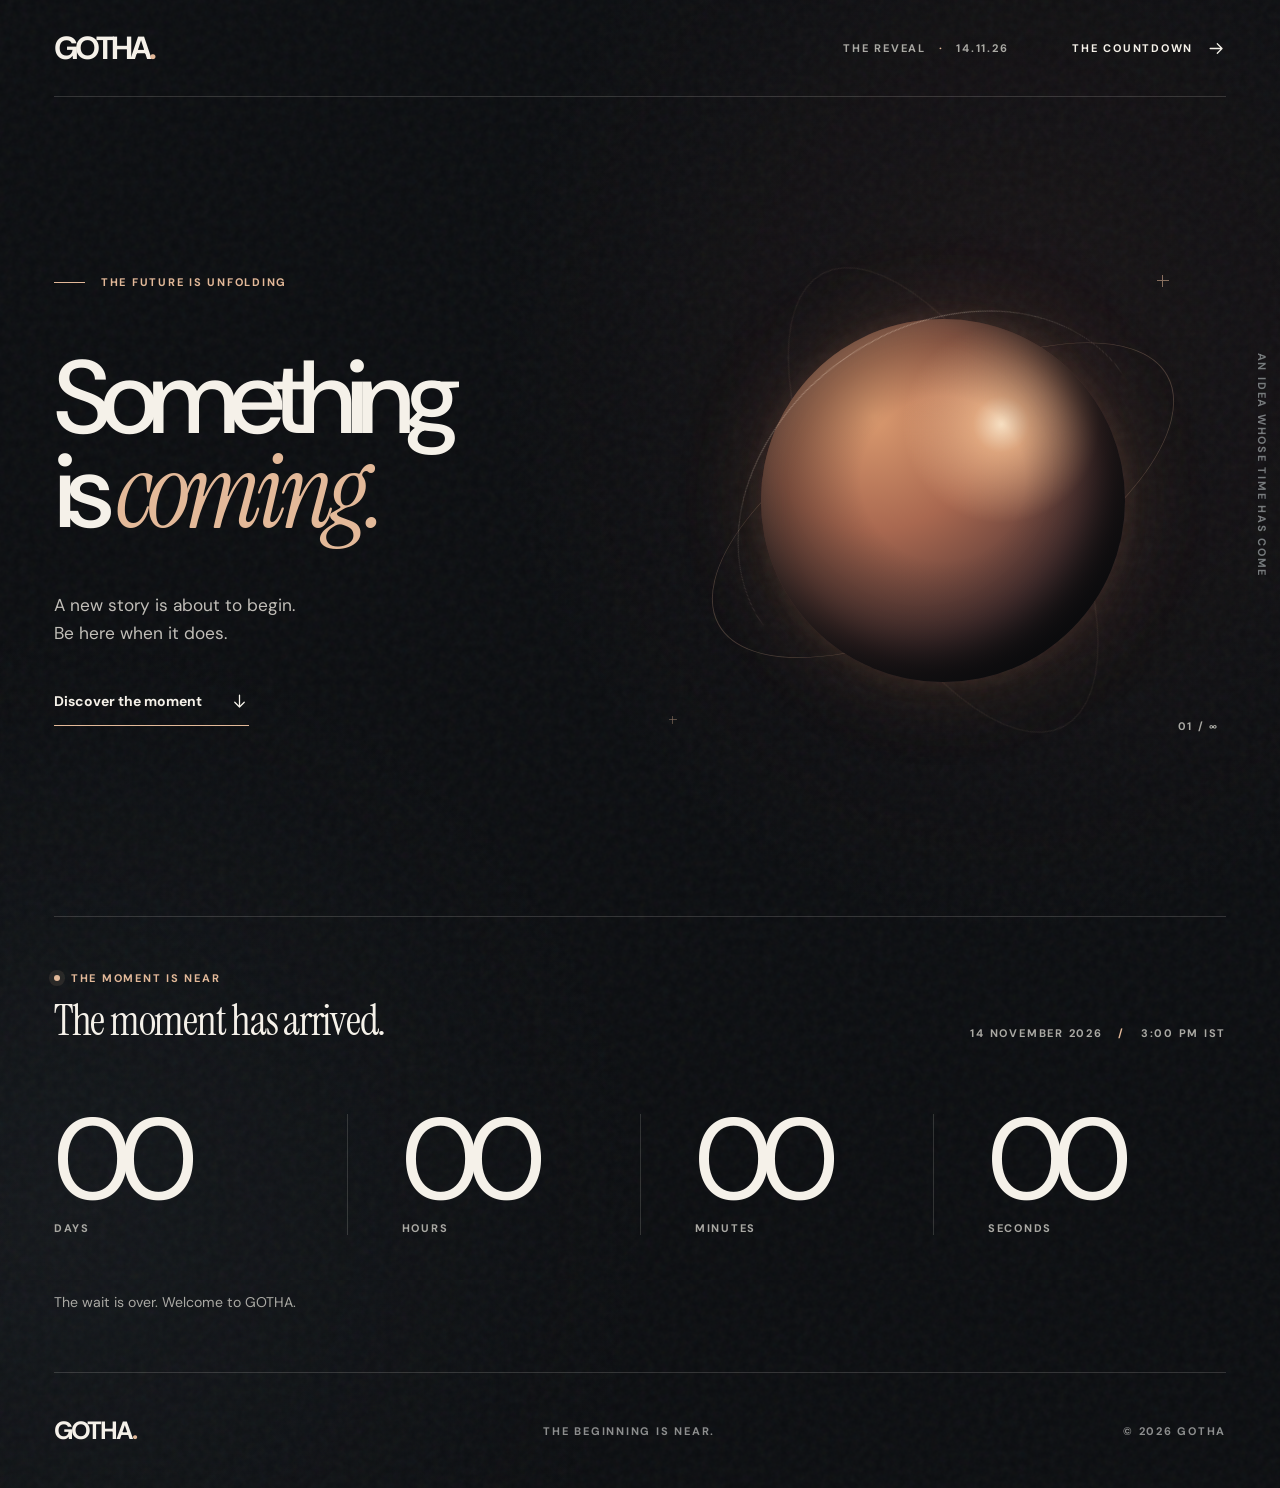
==== index.html @ 5e50afe5 "Add files via upload" ====
<!doctype html>
<html lang="en">
  <head>
    <meta charset="UTF-8" />
    <meta name="viewport" content="width=device-width, initial-scale=1" />
    <meta name="theme-color" content="#0b0d10" />
    <meta name="description" content="Something is coming. The GOTHA reveal begins November 14, 2026 at 3:00 PM IST." />
    <meta property="og:type" content="website" />
    <meta property="og:title" content="GOTHA — Something is coming" />
    <meta property="og:description" content="The wait is almost over. Join us for the reveal on November 14, 2026." />
    <link rel="icon" type="image/svg+xml" href="./favicon.svg" />
    <link rel="preconnect" href="https://fonts.googleapis.com" />
    <link rel="preconnect" href="https://fonts.gstatic.com" crossorigin />
    <link href="https://fonts.googleapis.com/css2?family=DM+Sans:wght@400;500;600;700&family=Instrument+Serif:ital@0;1&display=swap" rel="stylesheet" />
    <link rel="stylesheet" href="./styles.css" />
    <script type="module" src="./main.js"></script>
    <title>GOTHA — Something is coming</title>
  </head>
  <body>
    <div class="page-shell">
      <header class="site-header wrap">
        <a class="wordmark" href="#top" aria-label="GOTHA, back to top">GOTHA<span class="wordmark-dot">.</span></a>
        <div class="header-right">
          <span class="header-date">THE REVEAL <span aria-hidden="true">·</span> 14.11.26</span>
          <a class="header-link" href="#countdown" aria-label="Go to launch countdown">
            <span>THE COUNTDOWN</span>
            <svg viewBox="0 0 24 24" aria-hidden="true"><path d="M4 12h15m-6-6 6 6-6 6" /></svg>
          </a>
        </div>
      </header>

      <main id="top">
        <section class="hero wrap" aria-labelledby="hero-title">
          <div class="hero-copy">
            <p class="eyebrow"><span class="eyebrow-line" aria-hidden="true"></span> THE FUTURE IS UNFOLDING</p>
            <h1 id="hero-title">Something<br />is <em>coming.</em></h1>
            <p class="hero-intro">A new story is about to begin.<br />Be here when it does.</p>
            <a class="text-link" href="#countdown">
              <span>Discover the moment</span>
              <svg viewBox="0 0 24 24" aria-hidden="true"><path d="M12 4v15m-6-6 6 6 6-6" /></svg>
            </a>
          </div>

          <div class="hero-art" aria-hidden="true">
            <div class="art-glow"></div>
            <div class="art-ring art-ring-one"></div>
            <div class="art-ring art-ring-two"></div>
            <div class="art-core"></div>
            <div class="art-shine"></div>
            <div class="art-cross art-cross-top"></div>
            <div class="art-cross art-cross-bottom"></div>
            <span class="art-index">01 / ∞</span>
          </div>

          <span class="hero-side-note" aria-hidden="true">AN IDEA WHOSE TIME HAS COME</span>
        </section>

        <section class="countdown-section wrap" id="countdown" aria-labelledby="countdown-title">
          <div class="countdown-heading">
            <div>
              <p class="section-kicker"><span class="pulse" aria-hidden="true"></span> THE MOMENT IS NEAR</p>
              <h2 id="countdown-title">Until everything changes.</h2>
            </div>
            <p class="countdown-date">14 NOVEMBER 2026 <span aria-hidden="true">/</span> 3:00 PM IST</p>
          </div>

          <div class="countdown-grid" role="timer" aria-label="Time until GOTHA launches">
            <div class="countdown-unit"><span class="countdown-number" id="days">31</span><span class="countdown-label">DAYS</span></div>
            <div class="countdown-unit"><span class="countdown-number" id="hours">00</span><span class="countdown-label">HOURS</span></div>
            <div class="countdown-unit"><span class="countdown-number" id="minutes">00</span><span class="countdown-label">MINUTES</span></div>
            <div class="countdown-unit"><span class="countdown-number" id="seconds">00</span><span class="countdown-label">SECONDS</span></div>
          </div>

          <div class="countdown-bottom">
            <p class="countdown-note" id="launch-message">Good things take time. This one is worth the wait.</p>
            <button class="calendar-button" id="calendar-button" type="button">
              <span>Save the date</span>
              <svg viewBox="0 0 24 24" aria-hidden="true"><path d="M12 3v12m-5-5 5 5 5-5M4 17v3h16v-3" /></svg>
            </button>
          </div>
        </section>
      </main>

      <footer class="site-footer wrap">
        <span class="footer-wordmark">GOTHA<span>.</span></span>
        <span>THE BEGINNING IS NEAR.</span>
        <span>© 2026 GOTHA</span>
      </footer>
    </div>
  </body>
</html>
---- styles.css ----
:root {
  color-scheme: dark;
  --bg: #0b0d10;
  --ink: #f5f1e9;
  --muted: #aaa9a4;
  --line: rgba(245, 241, 233, .16);
  --accent: #e3b999;
  --accent-strong: #f5d5b7;
  --font-sans: 'DM Sans', Arial, sans-serif;
  --font-serif: 'Instrument Serif', Georgia, serif;
}

* { box-sizing: border-box; }

html { scroll-behavior: smooth; }

body {
  margin: 0;
  min-width: 320px;
  background: var(--bg);
  color: var(--ink);
  font-family: var(--font-sans);
  -webkit-font-smoothing: antialiased;
}

button, a { -webkit-tap-highlight-color: transparent; }

a { color: inherit; }

button { font: inherit; }

button:focus-visible, a:focus-visible {
  outline: 2px solid var(--accent-strong);
  outline-offset: 5px;
}

[hidden] { display: none !important; }

.page-shell {
  position: relative;
  min-height: 100svh;
  overflow: hidden;
  isolation: isolate;
  background:
    radial-gradient(ellipse at 79% 24%, rgba(65, 39, 39, .25) 0, transparent 36%),
    radial-gradient(ellipse at 4% 82%, rgba(36, 43, 49, .32) 0, transparent 34%),
    var(--bg);
}

.page-shell::before {
  content: '';
  position: absolute;
  inset: 0;
  z-index: -1;
  pointer-events: none;
  opacity: .11;
  background-image: url("data:image/svg+xml,%3Csvg viewBox='0 0 180 180' xmlns='http://www.w3.org/2000/svg'%3E%3Cfilter id='n'%3E%3CfeTurbulence type='fractalNoise' baseFrequency='.9' numOctaves='3' stitchTiles='stitch'/%3E%3C/filter%3E%3Crect width='100%25' height='100%25' filter='url(%23n)' opacity='.45'/%3E%3C/svg%3E");
}

.wrap {
  width: min(100% - clamp(40px, 8.4vw, 200px), 2240px);
  margin-inline: auto;
}

.site-header {
  min-height: clamp(88px, 7.6vw, 138px);
  display: flex;
  align-items: center;
  justify-content: space-between;
  gap: 24px;
  border-bottom: 1px solid var(--line);
}

.wordmark, .footer-wordmark {
  font-size: clamp(28px, 2.5vw, 42px);
  font-weight: 700;
  letter-spacing: -.095em;
  line-height: 1;
  text-decoration: none;
}

.wordmark-dot, .footer-wordmark span { color: var(--accent); }

.header-right { display: flex; align-items: center; gap: clamp(30px, 5vw, 90px); }

.header-date, .header-link, .section-kicker, .eyebrow, .countdown-date, .countdown-label,
.site-footer, .hero-side-note, .art-index {
  font-size: 11px;
  font-weight: 700;
  letter-spacing: .16em;
}

.header-date { color: var(--muted); white-space: nowrap; }
.header-date span { margin-inline: 8px; color: var(--accent); }

.header-link {
  display: inline-flex;
  align-items: center;
  gap: 14px;
  min-height: 48px;
  text-decoration: none;
  white-space: nowrap;
  transition: color .2s ease;
}

.header-link:hover, .text-link:hover { color: var(--accent-strong); }

.header-link svg, .text-link svg, .calendar-button svg {
  width: 19px;
  height: 19px;
  flex: none;
  fill: none;
  stroke: currentColor;
  stroke-width: 1.6;
  stroke-linecap: round;
  stroke-linejoin: round;
}

.hero {
  position: relative;
  display: grid;
  grid-template-columns: minmax(0, 1.08fr) minmax(0, .92fr);
  align-items: center;
  min-height: clamp(580px, 54vw, 850px);
  padding-block: clamp(64px, 7vw, 124px) clamp(80px, 8vw, 144px);
}

.hero-copy { position: relative; z-index: 2; }

.eyebrow {
  display: flex;
  align-items: center;
  gap: 16px;
  margin: 0 0 clamp(34px, 4.8vw, 74px);
  color: var(--accent);
  white-space: nowrap;
}

.eyebrow-line { width: 31px; height: 1px; background: currentColor; }

h1, h2, p { margin-top: 0; }

h1 {
  margin-bottom: clamp(32px, 4vw, 60px);
  font-size: clamp(75px, 8.1vw, 182px);
  font-weight: 500;
  letter-spacing: -.09em;
  line-height: .91;
  white-space: nowrap;
}

h1 em {
  color: var(--accent);
  font-family: var(--font-serif);
  font-weight: 400;
  letter-spacing: -.055em;
}

.hero-intro {
  margin-bottom: 30px;
  color: #c1beb8;
  font-size: clamp(16px, 1.35vw, 24px);
  font-weight: 400;
  line-height: 1.65;
}

.text-link {
  display: inline-flex;
  align-items: center;
  gap: 28px;
  min-height: 48px;
  font-size: 14px;
  font-weight: 700;
  text-decoration: none;
  border-bottom: 1px solid var(--accent);
  transition: color .2s ease, gap .2s ease;
}

.text-link:hover { gap: 34px; }

.hero-art {
  position: relative;
  z-index: 1;
  width: min(49vw, 900px);
  aspect-ratio: 1;
  margin-left: -5%;
  justify-self: center;
}

.art-glow {
  position: absolute;
  inset: 7%;
  border-radius: 50%;
  background: radial-gradient(circle, rgba(202, 132, 93, .15), transparent 62%);
  filter: blur(28px);
}

.art-ring {
  position: absolute;
  inset: 9%;
  border-radius: 50%;
  border: 1px solid rgba(227, 185, 153, .25);
}

.art-ring-one { transform: rotate(-29deg) scaleY(.43); }
.art-ring-two { transform: rotate(62deg) scaleY(.43); opacity: .53; }

.art-ring-one::before, .art-ring-two::before {
  content: '';
  position: absolute;
  left: 50%;
  top: -3px;
  width: 6px;
  height: 6px;
  border-radius: 50%;
  background: var(--accent-strong);
  box-shadow: 0 0 18px var(--accent);
}

.art-core {
  position: absolute;
  inset: 21%;
  border-radius: 50%;
  background:
    radial-gradient(circle at 66% 29%, rgba(255, 235, 205, .91) 0%, rgba(233, 178, 135, .83) 8%, transparent 28%),
    radial-gradient(circle at 31% 27%, #d9996e 0%, #a96850 31%, #513534 64%, #1b1d22 84%);
  box-shadow:
    inset -22px -26px 40px rgba(0, 0, 0, .72),
    inset 8px 8px 22px rgba(255, 226, 194, .12),
    0 0 26px rgba(231, 165, 121, .13),
    0 0 100px rgba(182, 103, 70, .12);
  animation: breathe 8s ease-in-out infinite alternate;
}

.art-core::after {
  content: '';
  position: absolute;
  inset: 0;
  border-radius: inherit;
  background: radial-gradient(circle at 50% 44%, transparent 30%, rgba(10, 12, 15, .6) 80%);
}

.art-shine {
  position: absolute;
  inset: 15%;
  border-radius: 50%;
  border-top: 1px solid rgba(255, 233, 213, .38);
  transform: rotate(-35deg) scaleY(.79);
  filter: blur(.2px);
}

.art-cross { position: absolute; width: 12px; height: 12px; opacity: .55; }
.art-cross::before, .art-cross::after { content: ''; position: absolute; background: var(--accent); }
.art-cross::before { width: 1px; height: 12px; left: 5px; }
.art-cross::after { width: 12px; height: 1px; top: 5px; }
.art-cross-top { top: 14%; right: 14%; }
.art-cross-bottom { bottom: 14%; left: 6%; transform: scale(.65); }

.art-index { position: absolute; right: 6%; bottom: 13%; color: var(--muted); }

.hero-side-note {
  position: absolute;
  right: -3%;
  top: 44%;
  color: #777b7d;
  transform: rotate(90deg) translateX(50%);
  transform-origin: right center;
  white-space: nowrap;
}

.countdown-section {
  position: relative;
  padding-block: clamp(38px, 4.2vw, 78px) clamp(42px, 4.6vw, 86px);
  border-top: 1px solid var(--line);
  border-bottom: 1px solid var(--line);
}

.countdown-heading, .countdown-bottom {
  display: flex;
  justify-content: space-between;
  align-items: end;
  gap: 24px;
}

.section-kicker {
  display: flex;
  align-items: center;
  gap: 11px;
  margin-bottom: 14px;
  color: var(--accent);
}

.pulse {
  width: 6px;
  height: 6px;
  border-radius: 50%;
  background: currentColor;
  box-shadow: 0 0 0 5px rgba(227, 185, 153, .1);
}

h2 {
  margin-bottom: 0;
  font-family: var(--font-serif);
  font-size: clamp(30px, 3.25vw, 66px);
  font-weight: 400;
  letter-spacing: -.03em;
  line-height: 1.08;
}

.countdown-date { margin-bottom: 4px; color: var(--muted); white-space: nowrap; }
.countdown-date span { margin-inline: 11px; color: var(--accent); }

.countdown-grid {
  display: grid;
  grid-template-columns: repeat(4, minmax(0, 1fr));
  margin-block: clamp(44px, 5.5vw, 100px) clamp(38px, 4.5vw, 80px);
}

.countdown-unit {
  display: flex;
  flex-direction: column;
  gap: clamp(12px, 1.1vw, 22px);
  padding-left: clamp(24px, 4.2vw, 82px);
  border-left: 1px solid var(--line);
}

.countdown-unit:first-child { padding-left: 0; border-left: 0; }

.countdown-number {
  font-size: clamp(76px, 9vw, 190px);
  font-weight: 400;
  letter-spacing: -.09em;
  line-height: .8;
  font-variant-numeric: tabular-nums;
}

.countdown-label { color: var(--muted); }

.countdown-bottom { align-items: center; }
.countdown-note { margin-bottom: 0; color: var(--muted); font-size: clamp(14px, 1.1vw, 18px); line-height: 1.5; }

.calendar-button {
  display: inline-flex;
  align-items: center;
  justify-content: space-between;
  gap: 40px;
  min-height: 58px;
  padding: 0 22px;
  border: 1px solid var(--accent);
  border-radius: 0;
  background: var(--accent);
  color: #171312;
  font-size: 13px;
  font-weight: 700;
  cursor: pointer;
  transition: background .2s ease, color .2s ease, transform .2s ease;
}

.calendar-button:hover { background: var(--accent-strong); transform: translateY(-2px); }
.calendar-button:active { transform: translateY(0); }

.site-footer {
  display: flex;
  align-items: center;
  justify-content: space-between;
  gap: 20px;
  min-height: clamp(100px, 9vw, 160px);
  color: #8d8e8e;
}

.footer-wordmark { color: var(--ink); font-size: 25px; letter-spacing: -.09em; }

@keyframes breathe {
  from { transform: scale(.985); }
  to { transform: scale(1.015); }
}

@media (min-width: 2000px) {
  .hero { min-height: 980px; }
  .hero-art { width: min(37vw, 1050px); }
}

@media (max-width: 1100px) {
  .hero { min-height: 620px; }
  h1 { font-size: clamp(68px, 8.6vw, 112px); }
  .hero-side-note { display: none; }
  .countdown-number { font-size: clamp(65px, 8.4vw, 112px); }
}

@media (max-width: 700px) {
  .wrap { width: min(100% - 40px, 560px); }
  .site-header { min-height: 78px; }
  .wordmark { font-size: 30px; }
  .header-date { display: none; }
  .header-link span { display: none; }
  .header-link { justify-content: center; width: 48px; }
  .header-link svg { width: 24px; height: 24px; }

  .hero {
    display: flex;
    flex-direction: column;
    align-items: stretch;
    min-height: auto;
    padding-block: 46px 32px;
  }

  .eyebrow { gap: 10px; margin-bottom: 22px; font-size: 10px; letter-spacing: .12em; }
  .eyebrow-line { width: 22px; }
  h1 { margin-bottom: 22px; font-size: clamp(58px, 13vw, 90px); line-height: .96; }
  .hero-intro { margin-bottom: 16px; font-size: 16px; line-height: 1.5; }
  .text-link { gap: 18px; font-size: 13px; }
  .hero-art { width: min(78vw, 350px); margin: -14px auto -58px; }

  .countdown-section { padding-block: 36px 34px; }
  .countdown-heading { display: block; }
  .section-kicker { font-size: 10px; }
  h2 { font-size: clamp(31px, 8.5vw, 48px); }
  .countdown-date { margin: 17px 0 0; font-size: 10px; }
  .countdown-grid { margin-block: 36px; }
  .countdown-unit { padding-left: clamp(11px, 3vw, 24px); gap: 12px; }
  .countdown-number { font-size: clamp(42px, 12vw, 72px); }
  .countdown-label { font-size: 9px; letter-spacing: .11em; }
  .countdown-bottom { align-items: stretch; flex-direction: column; gap: 22px; }
  .countdown-note { font-size: 14px; }
  .calendar-button { width: 100%; }

  .site-footer { min-height: 104px; flex-wrap: wrap; column-gap: 12px; row-gap: 6px; padding-block: 25px; font-size: 9px; }
  .site-footer > span:nth-child(2) { display: none; }
}

@media (max-width: 360px) {
  .wrap { width: calc(100% - 32px); }
  h1 { font-size: 55px; }
  .countdown-number { font-size: 39px; }
  .countdown-unit { padding-left: 9px; }
  .countdown-label { font-size: 8px; }
}

@media (prefers-reduced-motion: reduce) {
  html { scroll-behavior: auto; }
  *, *::before, *::after { animation-duration: .01ms !important; transition-duration: .01ms !important; }
}
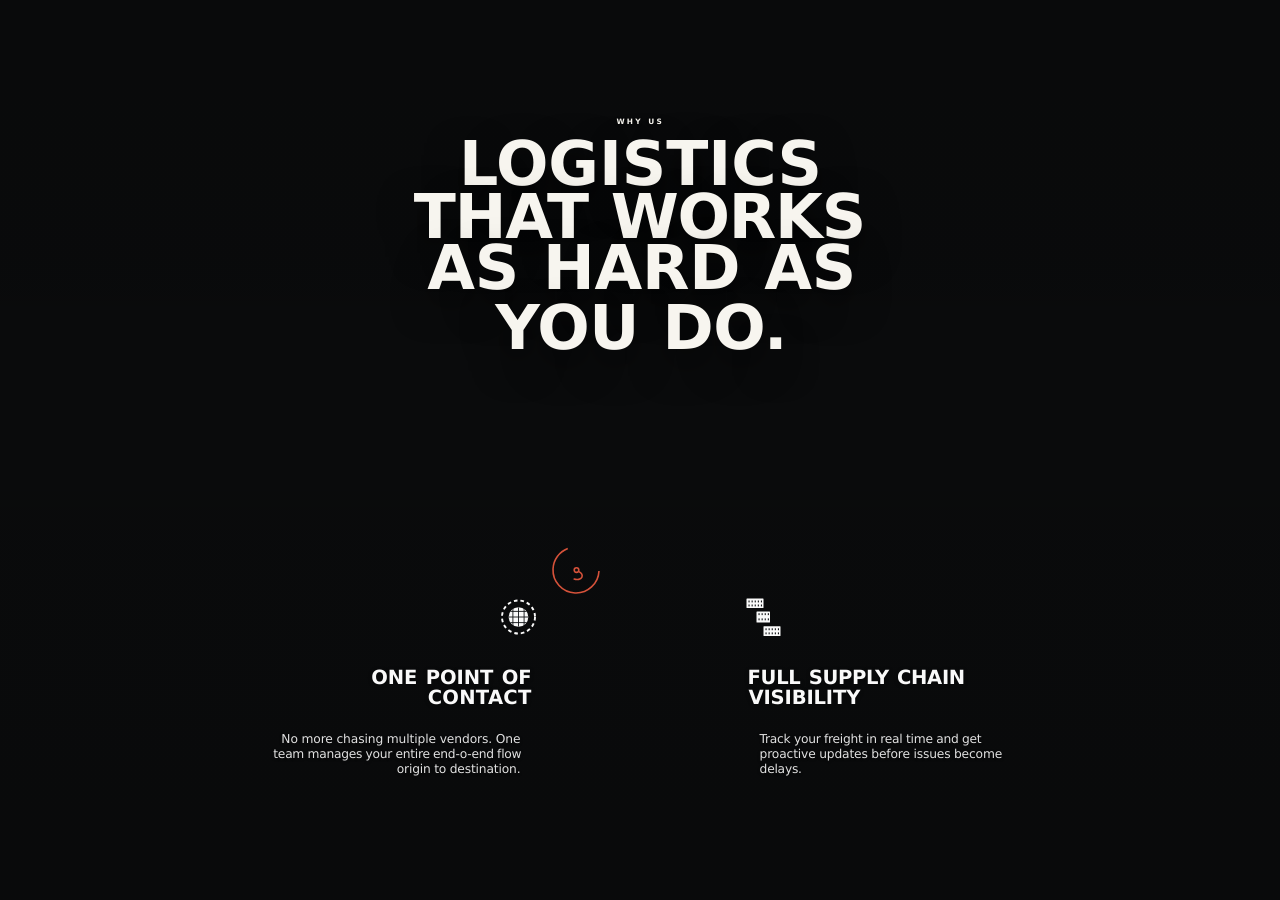
==== commit 88f2b478: "Implement logistics freight hero UI/UX design and add test suite" ====
--- a/index.html
+++ b/index.html
@@ -1,91 +1,841 @@
-<!doctype html>
+<!DOCTYPE html>
 <html lang="en">
-  <head>
-    <meta charset="UTF-8" />
-    <meta name="viewport" content="width=device-width, initial-scale=1" />
-    <meta name="theme-color" content="#0b0d10" />
-    <meta name="description" content="Something is coming. The GOTHA reveal begins November 14, 2026 at 3:00 PM IST." />
-    <meta property="og:type" content="website" />
-    <meta property="og:title" content="GOTHA — Something is coming" />
-    <meta property="og:description" content="The wait is almost over. Join us for the reveal on November 14, 2026." />
-    <link rel="icon" type="image/svg+xml" href="./favicon.svg" />
-    <link rel="preconnect" href="https://fonts.googleapis.com" />
-    <link rel="preconnect" href="https://fonts.gstatic.com" crossorigin />
-    <link href="https://fonts.googleapis.com/css2?family=DM+Sans:wght@400;500;600;700&family=Instrument+Serif:ital@0;1&display=swap" rel="stylesheet" />
-    <link rel="stylesheet" href="./styles.css" />
-    <script type="module" src="./main.js"></script>
-    <title>GOTHA — Something is coming</title>
-  </head>
-  <body>
-    <div class="page-shell">
-      <header class="site-header wrap">
-        <a class="wordmark" href="#top" aria-label="GOTHA, back to top">GOTHA<span class="wordmark-dot">.</span></a>
-        <div class="header-right">
-          <span class="header-date">THE REVEAL <span aria-hidden="true">·</span> 14.11.26</span>
-          <a class="header-link" href="#countdown" aria-label="Go to launch countdown">
-            <span>THE COUNTDOWN</span>
-            <svg viewBox="0 0 24 24" aria-hidden="true"><path d="M4 12h15m-6-6 6 6-6 6" /></svg>
-          </a>
-        </div>
-      </header>
-
-      <main id="top">
-        <section class="hero wrap" aria-labelledby="hero-title">
-          <div class="hero-copy">
-            <p class="eyebrow"><span class="eyebrow-line" aria-hidden="true"></span> THE FUTURE IS UNFOLDING</p>
-            <h1 id="hero-title">Something<br />is <em>coming.</em></h1>
-            <p class="hero-intro">A new story is about to begin.<br />Be here when it does.</p>
-            <a class="text-link" href="#countdown">
-              <span>Discover the moment</span>
-              <svg viewBox="0 0 24 24" aria-hidden="true"><path d="M12 4v15m-6-6 6 6 6-6" /></svg>
-            </a>
-          </div>
-
-          <div class="hero-art" aria-hidden="true">
-            <div class="art-glow"></div>
-            <div class="art-ring art-ring-one"></div>
-            <div class="art-ring art-ring-two"></div>
-            <div class="art-core"></div>
-            <div class="art-shine"></div>
-            <div class="art-cross art-cross-top"></div>
-            <div class="art-cross art-cross-bottom"></div>
-            <span class="art-index">01 / ∞</span>
-          </div>
-
-          <span class="hero-side-note" aria-hidden="true">AN IDEA WHOSE TIME HAS COME</span>
-        </section>
-
-        <section class="countdown-section wrap" id="countdown" aria-labelledby="countdown-title">
-          <div class="countdown-heading">
-            <div>
-              <p class="section-kicker"><span class="pulse" aria-hidden="true"></span> THE MOMENT IS NEAR</p>
-              <h2 id="countdown-title">Until everything changes.</h2>
-            </div>
-            <p class="countdown-date">14 NOVEMBER 2026 <span aria-hidden="true">/</span> 3:00 PM IST</p>
-          </div>
-
-          <div class="countdown-grid" role="timer" aria-label="Time until GOTHA launches">
-            <div class="countdown-unit"><span class="countdown-number" id="days">31</span><span class="countdown-label">DAYS</span></div>
-            <div class="countdown-unit"><span class="countdown-number" id="hours">00</span><span class="countdown-label">HOURS</span></div>
-            <div class="countdown-unit"><span class="countdown-number" id="minutes">00</span><span class="countdown-label">MINUTES</span></div>
-            <div class="countdown-unit"><span class="countdown-number" id="seconds">00</span><span class="countdown-label">SECONDS</span></div>
-          </div>
-
-          <div class="countdown-bottom">
-            <p class="countdown-note" id="launch-message">Good things take time. This one is worth the wait.</p>
-            <button class="calendar-button" id="calendar-button" type="button">
-              <span>Save the date</span>
-              <svg viewBox="0 0 24 24" aria-hidden="true"><path d="M12 3v12m-5-5 5 5 5-5M4 17v3h16v-3" /></svg>
-            </button>
-          </div>
-        </section>
-      </main>
-
-      <footer class="site-footer wrap">
-        <span class="footer-wordmark">GOTHA<span>.</span></span>
-        <span>THE BEGINNING IS NEAR.</span>
-        <span>© 2026 GOTHA</span>
-      </footer>
-    </div>
-  </body>
+<head>
+  <meta charset="UTF-8">
+  <meta name="viewport" content="width=device-width, initial-scale=1, viewport-fit=cover">
+  <title>Logistics that works as hard as you do.</title>
+  <meta name="description" content="One point of contact and full supply-chain visibility, origin to destination.">
+  <link rel="preload" as="video" type="video/mp4" href="https://d8j0ntlcm91z4.cloudfront.net/user_38xzZboKViGWJOttwIXH07lWA1P/hf_20261005_115944_095d91d4-030f-4e82-b42b-a388c0816d24.mp4">
+  <style>
+    @font-face {
+      font-family: 'Display';
+      font-style: normal;
+      font-weight: 800;
+      font-display: block;
+      src: local('Oswald ExtraBold'), local('Oswald-ExtraBold'), local('Oswald Bold'), local('Bebas Neue'), local('Impact'), local('Arial Narrow Bold');
+      ascent-override: 99.9%;
+      descent-override: 20.1%;
+      line-gap-override: 0%;
+    }
+
+    @font-face {
+      font-family: 'UI';
+      font-style: normal;
+      font-weight: 700;
+      font-display: block;
+      src: local('Oswald Bold'), local('Oswald-Bold'), local('Barlow Condensed Bold'), local('BarlowCondensed-Bold'), local('Impact'), local('Arial Narrow Bold');
+      ascent-override: 95%;
+      descent-override: 22.5%;
+      line-gap-override: 0%;
+    }
+
+    @font-face {
+      font-family: 'UI';
+      font-style: normal;
+      font-weight: 400;
+      font-display: block;
+      src: local('Oswald Regular'), local('Oswald'), local('Barlow Condensed Regular'), local('Barlow Condensed'), local('BarlowCondensed-Regular'), local('Arial Narrow');
+      ascent-override: 95%;
+      descent-override: 22.5%;
+      line-gap-override: 0%;
+    }
+
+    :root {
+      --cream: #F7F5EF;
+      --white: #F9F9F9;
+      --ink: rgba(255, 255, 255, .88);
+      --accent: #D6523A;
+      --s: min(100vh / 800, 100vw / 716);
+      --cover: max(100vw / 1280, 100vh / 800);
+    }
+
+    html, body {
+      height: 100%;
+    }
+
+    body {
+      margin: 0;
+      background: #0a0b0c;
+      overflow: hidden;
+      font-kerning: none;
+      font-variant-ligatures: none;
+      font-feature-settings: normal;
+      -webkit-font-smoothing: antialiased;
+      -moz-osx-font-smoothing: grayscale;
+      text-rendering: geometricPrecision;
+    }
+
+    .frame {
+      position: fixed;
+      inset: 0;
+      overflow: hidden;
+      background: #0a0b0c;
+    }
+
+    video.bg {
+      position: absolute;
+      inset: 0;
+      width: 100%;
+      height: 100%;
+      object-fit: cover;
+      object-position: center;
+      background: #0a0b0c;
+      border: 0;
+      pointer-events: none;
+    }
+
+    .tint {
+      position: absolute;
+      inset: 0;
+      pointer-events: none;
+      background: linear-gradient(
+        to bottom,
+        rgba(0, 0, 0, 0.118) 0%,
+        rgba(0, 0, 0, 0.092) 11%,
+        rgba(0, 0, 0, 0.083) 20%,
+        rgba(0, 0, 0, 0.079) 29%,
+        rgba(0, 0, 0, 0.014) 37.5%,
+        rgba(0, 0, 0, 0.016) 46%,
+        rgba(0, 0, 0, 0.043) 55%,
+        rgba(0, 0, 0, 0.058) 64%,
+        rgba(0, 0, 0, 0.062) 73%,
+        rgba(0, 0, 0, 0.080) 81%,
+        rgba(0, 0, 0, 0.090) 90%,
+        rgba(0, 0, 0, 0.095) 100%
+      );
+    }
+
+    .stage {
+      position: absolute;
+      left: 50%;
+      top: 50%;
+      width: 1280px;
+      height: 800px;
+      margin: -400px 0 0 -640px;
+      transform: scale(var(--s));
+      transform-origin: 50% 50%;
+    }
+
+    .eyebrow {
+      position: absolute;
+      left: 0;
+      top: 67.8px;
+      width: 1280px;
+      margin: 0;
+      font: 700 7.4px/7.4px 'UI', system-ui, sans-serif;
+      word-spacing: 0.522px;
+      text-align: center;
+      text-transform: uppercase;
+      color: var(--cream);
+      text-shadow: 0 1px 3px rgba(0, 0, 0, .45);
+      letter-spacing: 2.252px;
+      text-indent: 2.252px;
+    }
+
+    .eyebrow span {
+      position: relative;
+      display: block;
+      left: -0.9px;
+    }
+
+    .headline {
+      position: absolute;
+      left: 0;
+      top: 0;
+      width: 1280px;
+      margin: 0;
+      font: 800 61.74px/61.74px 'Display', system-ui, sans-serif;
+      word-spacing: 2.691px;
+      text-align: center;
+      text-transform: uppercase;
+      color: var(--cream);
+      text-shadow: 0 15px 36px rgba(0, 0, 0, 0.50);
+    }
+
+    .headline span {
+      position: absolute;
+      left: 0;
+      width: 1280px;
+      display: block;
+      white-space: nowrap;
+    }
+
+    .headline .hl1 {
+      top: 83.62px;
+      letter-spacing: -0.075px;
+      left: 0.45px;
+      text-indent: -0.075px;
+    }
+
+    .headline .hl2 {
+      top: 137.02px;
+      letter-spacing: -1.237px;
+      text-indent: -1.237px;
+    }
+
+    .headline .hl3 {
+      top: 187.97px;
+      letter-spacing: -0.237px;
+      left: 1.8px;
+      text-indent: -0.237px;
+    }
+
+    .headline .hl4 {
+      top: 247.92px;
+      letter-spacing: -0.487px;
+      left: 1.35px;
+      text-indent: -0.487px;
+    }
+
+    .mark {
+      position: absolute;
+      left: 549.5px;
+      top: 493.6px;
+      width: 52px;
+      height: 52px;
+      overflow: visible;
+    }
+
+    .feature {
+      position: absolute;
+      top: 0;
+      margin: 0;
+    }
+
+    .feature .icon {
+      position: absolute;
+      overflow: visible;
+    }
+
+    .feature h2 {
+      position: absolute;
+      top: 617.68px;
+      margin: 0;
+      font: 700 19.57px/20px 'UI', system-ui, sans-serif;
+      word-spacing: 1.838px;
+      text-transform: uppercase;
+      color: var(--white);
+      text-shadow: 0 1px 4px rgba(0, 0, 0, .4);
+    }
+
+    .feature p {
+      position: absolute;
+      top: 681.9px;
+      margin: 0;
+      font: 400 12.28px/15.1px 'UI', system-ui, sans-serif;
+      word-spacing: -0.194px;
+      color: var(--ink);
+      text-shadow: 0 1px 3px rgba(0, 0, 0, .35);
+    }
+
+    .feature h2 span,
+    .feature p span {
+      position: relative;
+      display: block;
+      white-space: nowrap;
+    }
+
+    .f-left {
+      right: 748.5px;
+      text-align: right;
+    }
+
+    .f-left .icon {
+      right: -4.5px;
+      top: 549.5px;
+      width: 35px;
+      height: 34px;
+    }
+
+    .f-left h2 {
+      right: 0;
+    }
+
+    .f-left h2 .t1 {
+      letter-spacing: -0.109px;
+    }
+
+    .f-left h2 .t2 {
+      letter-spacing: 0.246px;
+    }
+
+    .f-left p {
+      right: 12px;
+    }
+
+    .f-left p .b1 {
+      letter-spacing: -0.097px;
+      left: 0.9px;
+    }
+
+    .f-left p .b2 {
+      letter-spacing: -0.271px;
+      left: 1.8px;
+    }
+
+    .f-left p .b3 {
+      letter-spacing: -0.161px;
+      left: 0.9px;
+    }
+
+    .f-right {
+      left: 748.5px;
+      text-align: left;
+    }
+
+    .f-right .icon {
+      left: -3px;
+      top: 547.5px;
+      width: 35px;
+      height: 38px;
+    }
+
+    .f-right h2 {
+      left: 0;
+    }
+
+    .f-right h2 .t1 {
+      letter-spacing: -0.354px;
+      left: -0.9px;
+    }
+
+    .f-right h2 .t2 {
+      letter-spacing: -0.154px;
+    }
+
+    .f-right p {
+      left: 12px;
+    }
+
+    .f-right p .b1 {
+      letter-spacing: -0.247px;
+      left: -0.9px;
+    }
+
+    .f-right p .b2 {
+      letter-spacing: -0.15px;
+      left: -0.9px;
+    }
+
+    .f-right p .b3 {
+      letter-spacing: -0.247px;
+      left: -0.9px;
+    }
+
+    @media (prefers-reduced-motion: no-preference) {
+      .eyebrow {
+        animation: riseIn 0.55s cubic-bezier(.33, .9, .35, 1) 0.15s both;
+      }
+
+      @keyframes riseIn {
+        from {
+          opacity: 0;
+          transform: translateY(6px);
+        }
+        to {
+          opacity: 1;
+          transform: none;
+        }
+      }
+
+      .headline span {
+        animation: lineIn 0.9s cubic-bezier(.16, 1, .3, 1) both;
+      }
+
+      .headline .hl1 {
+        animation-delay: .28s;
+      }
+
+      .headline .hl2 {
+        animation-delay: .37s;
+      }
+
+      .headline .hl3 {
+        animation-delay: .46s;
+      }
+
+      .headline .hl4 {
+        animation-delay: .55s;
+      }
+
+      @keyframes lineIn {
+        0% {
+          opacity: 0;
+          transform: translateY(.26em);
+          clip-path: inset(100% -30% 0% -30%);
+        }
+        35% {
+          opacity: 1;
+        }
+        90% {
+          clip-path: inset(0% -30% -100% -30%);
+        }
+        100% {
+          opacity: 1;
+          transform: none;
+          clip-path: inset(-80% -30% -100% -30%);
+        }
+      }
+
+      .mark {
+        transform-origin: 50% 50%;
+        animation: markIn 0.7s cubic-bezier(.2, .9, .25, 1) 0.72s both;
+      }
+
+      @keyframes markIn {
+        from {
+          opacity: 0;
+          transform: scale(.88);
+        }
+        to {
+          opacity: 1;
+          transform: none;
+        }
+      }
+
+      .f-left {
+        animation: blockInL 0.75s cubic-bezier(.16, 1, .3, 1) 0.82s both;
+      }
+
+      .f-right {
+        animation: blockInR 0.75s cubic-bezier(.16, 1, .3, 1) 0.90s both;
+      }
+
+      @keyframes blockInL {
+        from {
+          opacity: 0;
+          transform: translate(-12px, 8px);
+        }
+        to {
+          opacity: 1;
+          transform: none;
+        }
+      }
+
+      @keyframes blockInR {
+        from {
+          opacity: 0;
+          transform: translate(12px, 8px);
+        }
+        to {
+          opacity: 1;
+          transform: none;
+        }
+      }
+    }
+
+    @media (min-width: 610px) and (max-aspect-ratio: 1/1) {
+      :root {
+        --u: min(100vw / 768, 100vh / 1024);
+        --rail: clamp(120px, calc(var(--cover) * 219), 26vw);
+      }
+
+      .stage {
+        position: absolute;
+        inset: 0;
+        width: auto;
+        height: auto;
+        margin: 0;
+        transform: none;
+        display: grid;
+        grid-template-columns: 1fr var(--rail) 1fr;
+        grid-template-rows: auto auto 1fr auto auto minmax(0, .38fr);
+        padding: calc(46 * var(--u)) clamp(24px, 5.2vw, 72px) calc(24 * var(--u));
+      }
+
+      .eyebrow,
+      .headline,
+      .feature,
+      .feature h2,
+      .feature p,
+      .feature .icon {
+        position: static;
+      }
+
+      .eyebrow {
+        grid-area: 1 / 1 / 2 / -1;
+        font-size: calc(11 * var(--u));
+        line-height: 1.1;
+        letter-spacing: .304em;
+        text-indent: .304em;
+        word-spacing: .07em;
+        margin-bottom: calc(20 * var(--u));
+        width: auto;
+      }
+
+      .eyebrow span {
+        left: 0;
+        display: inline;
+      }
+
+      .headline {
+        grid-area: 2 / 1 / 3 / -1;
+        font-size: calc(84 * var(--u));
+        line-height: .92;
+        word-spacing: .0436em;
+        width: auto;
+      }
+
+      .headline span {
+        position: static;
+        display: block;
+        width: auto;
+        letter-spacing: -.012em;
+        text-indent: 0;
+        left: 0;
+        top: auto;
+      }
+
+      .mark {
+        grid-area: 4 / 1 / 5 / -1;
+        justify-self: center;
+        position: relative;
+        right: 5%;
+        left: auto;
+        top: auto;
+        width: calc(64 * var(--u));
+        height: calc(64 * var(--u));
+        margin-bottom: calc(16 * var(--u));
+      }
+
+      .f-left {
+        grid-area: 5 / 1 / 6 / 2;
+        text-align: right;
+        right: auto;
+      }
+
+      .f-right {
+        grid-area: 5 / 3 / 6 / 4;
+        text-align: left;
+        left: auto;
+      }
+
+      .feature .icon {
+        display: block;
+        width: calc(42 * var(--u));
+        height: calc(46 * var(--u));
+        margin-bottom: calc(14 * var(--u));
+        position: static;
+      }
+
+      .f-left .icon {
+        margin-left: auto;
+        margin-right: calc(-4.5 * var(--u));
+        right: auto;
+        top: auto;
+      }
+
+      .f-right .icon {
+        margin-right: auto;
+        margin-left: calc(-3 * var(--u));
+        left: auto;
+        top: auto;
+      }
+
+      .feature h2 {
+        font-size: calc(22 * var(--u));
+        line-height: 1.08;
+        word-spacing: .094em;
+        margin-bottom: calc(12 * var(--u));
+        top: auto;
+        right: auto;
+        left: auto;
+      }
+
+      .feature h2 span {
+        white-space: normal;
+        letter-spacing: -.018em;
+        left: 0;
+      }
+
+      .feature p {
+        font-size: calc(14.5 * var(--u));
+        line-height: 1.34;
+        word-spacing: -.016em;
+        max-width: calc(310 * var(--u));
+        top: auto;
+        right: auto;
+        left: auto;
+      }
+
+      .feature p span {
+        display: inline;
+        white-space: normal;
+        letter-spacing: -.02em;
+        left: 0;
+      }
+
+      .f-left p {
+        margin-left: auto;
+        margin-right: calc(10 * var(--u));
+        right: auto;
+      }
+
+      .f-right p {
+        margin-right: auto;
+        margin-left: calc(10 * var(--u));
+        left: auto;
+      }
+    }
+
+    @media (max-width: 609px) {
+      .frame {
+        height: 100vh;
+        height: 100dvh;
+      }
+
+      :root {
+        --u: min(100vw / 390, 100vh / 780);
+        --u: min(100vw / 390, 100dvh / 780);
+      }
+
+      .stage {
+        position: absolute;
+        inset: 0;
+        width: auto;
+        height: auto;
+        margin: 0;
+        transform: none;
+        display: grid;
+        grid-template-columns: 100%;
+        grid-template-rows: auto auto 1fr auto auto auto minmax(0, .3fr);
+        padding: calc(30 * var(--u)) max(calc(22 * var(--u)), env(safe-area-inset-right)) max(calc(32 * var(--u)), env(safe-area-inset-bottom)) max(calc(22 * var(--u)), env(safe-area-inset-left));
+      }
+
+      .eyebrow,
+      .headline,
+      .feature,
+      .feature h2,
+      .feature p,
+      .feature .icon {
+        position: static;
+      }
+
+      .eyebrow {
+        grid-row: 1;
+        font-size: clamp(8px, calc(9.5 * var(--u)), 11px);
+        line-height: 1.1;
+        letter-spacing: .304em;
+        text-indent: .304em;
+        word-spacing: .07em;
+        margin-bottom: calc(16 * var(--u));
+        width: auto;
+      }
+
+      .eyebrow span {
+        left: 0;
+        display: inline;
+      }
+
+      .headline {
+        grid-row: 2;
+        font-size: clamp(26px, min(11.6vw, calc(52 * var(--u))), 64px);
+        line-height: .92;
+        letter-spacing: -.012em;
+        word-spacing: .0436em;
+        width: auto;
+      }
+
+      .headline span {
+        position: static;
+        display: block;
+        width: auto;
+        letter-spacing: -.012em;
+        text-indent: 0;
+        left: 0;
+        top: auto;
+      }
+
+      .mark {
+        grid-row: 4;
+        justify-self: center;
+        position: relative;
+        right: 5%;
+        left: auto;
+        top: auto;
+        width: clamp(38px, calc(46 * var(--u)), 54px);
+        height: clamp(38px, calc(46 * var(--u)), 54px);
+        margin-bottom: calc(18 * var(--u));
+      }
+
+      .f-left {
+        grid-row: 5;
+        margin-bottom: calc(26 * var(--u));
+        text-align: right;
+        right: auto;
+      }
+
+      .f-right {
+        grid-row: 6;
+        text-align: left;
+        left: auto;
+      }
+
+      .feature .icon {
+        display: block;
+        width: clamp(26px, calc(34 * var(--u)), 40px);
+        height: clamp(28px, calc(37 * var(--u)), 43px);
+        margin-bottom: calc(10 * var(--u));
+        position: static;
+      }
+
+      .f-left .icon {
+        margin-left: auto;
+        margin-right: calc(-4 * var(--u));
+        right: auto;
+        top: auto;
+      }
+
+      .f-right .icon {
+        margin-right: auto;
+        margin-left: calc(-3 * var(--u));
+        left: auto;
+        top: auto;
+      }
+
+      .feature h2 {
+        font-size: clamp(15px, calc(17 * var(--u)), 20px);
+        line-height: 1.08;
+        word-spacing: .094em;
+        margin-top: 0;
+        margin-bottom: calc(8 * var(--u));
+        top: auto;
+        right: auto;
+        left: auto;
+      }
+
+      .feature h2 span {
+        white-space: normal;
+        letter-spacing: -.018em;
+        left: 0;
+      }
+
+      .feature p {
+        font-size: clamp(11.5px, calc(13.5 * var(--u)), 14.5px);
+        line-height: 1.36;
+        word-spacing: -.016em;
+        max-width: calc(320 * var(--u));
+        margin: 0;
+        top: auto;
+        right: auto;
+        left: auto;
+      }
+
+      .feature p span {
+        display: inline;
+        white-space: normal;
+        letter-spacing: -.02em;
+        left: 0;
+      }
+
+      .f-left p {
+        margin-left: auto;
+        margin-right: 0;
+        right: auto;
+      }
+
+      .f-right p {
+        margin-right: auto;
+        margin-left: 0;
+        left: auto;
+      }
+    }
+  </style>
+</head>
+<body>
+  <div class="frame">
+    <video class="bg" autoplay muted loop playsinline disablepictureinpicture aria-label="Aerial view of a container freight train crossing black coal terrain" src="https://d8j0ntlcm91z4.cloudfront.net/user_38xzZboKViGWJOttwIXH07lWA1P/hf_20261005_115944_095d91d4-030f-4e82-b42b-a388c0816d24.mp4">
+      <source src="https://d8j0ntlcm91z4.cloudfront.net/user_38xzZboKViGWJOttwIXH07lWA1P/hf_20261005_115944_095d91d4-030f-4e82-b42b-a388c0816d24.mp4" type="video/mp4">
+    </video>
+    <div class="tint"></div>
+    <main class="stage">
+      <p class="eyebrow"><span>WHY US</span></p>
+      <h1 class="headline">
+        <span class="hl1">LOGISTICS</span>
+        <span class="hl2">THAT WORKS</span>
+        <span class="hl3">AS HARD AS</span>
+        <span class="hl4">YOU DO.</span>
+      </h1>
+      <svg class="mark" viewBox="0 0 52 52" fill="none" aria-hidden="true">
+        <circle cx="26" cy="26" r="23" stroke="#D6523A" stroke-width="1.6" stroke-dasharray="98.3 46.3" transform="rotate(2.5 26 26)" />
+        <g stroke="#D6523A" stroke-width="1.6" stroke-linecap="round">
+          <circle cx="26.5" cy="26.1" r="2.3" />
+          <path d="M28.9 27.6C31.6 29 32.9 31.2 31.8 33.3 30.7 35.4 27.2 36.1 24.2 35.1" />
+        </g>
+      </svg>
+      <section class="feature f-left">
+        <svg class="icon" viewBox="0 0 35 34" fill="none" aria-hidden="true">
+          <defs>
+            <clipPath id="gclip">
+              <circle cx="17.5" cy="17" r="9.80" />
+            </clipPath>
+          </defs>
+          <circle cx="17.5" cy="17" r="16.5" stroke="#F9F9F9" stroke-width="1.9" stroke-dasharray="3.6 3" />
+          <circle cx="17.5" cy="17" r="9.80" fill="#F9F9F9" />
+          <g stroke="#101215" stroke-width="0.90" clip-path="url(#gclip)">
+            <path d="M11.90 7.20V26.80" />
+            <path d="M17.5 7.20V26.80" />
+            <path d="M23.10 7.20V26.80" />
+            <path d="M7.70 11.40H27.30" />
+            <path d="M7.70 17H27.30" />
+            <path d="M7.70 22.60H27.30" />
+          </g>
+        </svg>
+        <h2>
+          <span class="t1">One point of</span>
+          <span class="t2">contact</span>
+        </h2>
+        <p>
+          <span class="b1">No more chasing multiple vendors. One</span>
+          <span class="b2">team manages your entire end-o-end flow</span>
+          <span class="b3">origin to destination.</span>
+        </p>
+      </section>
+      <section class="feature f-right">
+        <svg class="icon" viewBox="0 0 35 38" fill="none" aria-hidden="true">
+          <rect x="0.5" y="0.5" width="17" height="9.6" rx="0.5" fill="#F9F9F9" />
+          <rect x="10.5" y="13.5" width="13.5" height="10.9" rx="0.5" fill="#F9F9F9" />
+          <rect x="17.5" y="28.3" width="17" height="9.7" rx="0.5" fill="#F9F9F9" />
+          <rect x="2.50" y="2.50" width="1.10" height="1.90" fill="#101215" />
+          <rect x="5.60" y="2.50" width="1.10" height="1.90" fill="#101215" />
+          <rect x="8.70" y="2.50" width="1.10" height="1.90" fill="#101215" />
+          <rect x="11.80" y="2.50" width="1.10" height="1.90" fill="#101215" />
+          <rect x="14.90" y="2.50" width="1.10" height="1.90" fill="#101215" />
+          <rect x="2.50" y="6.50" width="1.10" height="1.90" fill="#101215" />
+          <rect x="5.60" y="6.50" width="1.10" height="1.90" fill="#101215" />
+          <rect x="8.70" y="6.50" width="1.10" height="1.90" fill="#101215" />
+          <rect x="11.80" y="6.50" width="1.10" height="1.90" fill="#101215" />
+          <rect x="14.90" y="6.50" width="1.10" height="1.90" fill="#101215" />
+          <rect x="12.50" y="15.20" width="1.10" height="1.90" fill="#101215" />
+          <rect x="15.60" y="15.20" width="1.10" height="1.90" fill="#101215" />
+          <rect x="18.70" y="15.20" width="1.10" height="1.90" fill="#101215" />
+          <rect x="21.80" y="15.20" width="1.10" height="1.90" fill="#101215" />
+          <rect x="12.50" y="20.40" width="1.10" height="1.90" fill="#101215" />
+          <rect x="15.60" y="20.40" width="1.10" height="1.90" fill="#101215" />
+          <rect x="18.70" y="20.40" width="1.10" height="1.90" fill="#101215" />
+          <rect x="21.80" y="20.40" width="1.10" height="1.90" fill="#101215" />
+          <rect x="19.50" y="30.30" width="1.10" height="1.90" fill="#101215" />
+          <rect x="22.60" y="30.30" width="1.10" height="1.90" fill="#101215" />
+          <rect x="25.70" y="30.30" width="1.10" height="1.90" fill="#101215" />
+          <rect x="28.80" y="30.30" width="1.10" height="1.90" fill="#101215" />
+          <rect x="31.90" y="30.30" width="1.10" height="1.90" fill="#101215" />
+          <rect x="19.50" y="34.40" width="1.10" height="1.90" fill="#101215" />
+          <rect x="22.60" y="34.40" width="1.10" height="1.90" fill="#101215" />
+          <rect x="25.70" y="34.40" width="1.10" height="1.90" fill="#101215" />
+          <rect x="28.80" y="34.40" width="1.10" height="1.90" fill="#101215" />
+          <rect x="31.90" y="34.40" width="1.10" height="1.90" fill="#101215" />
+        </svg>
+        <h2>
+          <span class="t1">Full supply chain</span>
+          <span class="t2">visibility</span>
+        </h2>
+        <p>
+          <span class="b1">Track your freight in real time and get</span>
+          <span class="b2">proactive updates before issues become</span>
+          <span class="b3">delays.</span>
+        </p>
+      </section>
+    </main>
+  </div>
+</body>
 </html>
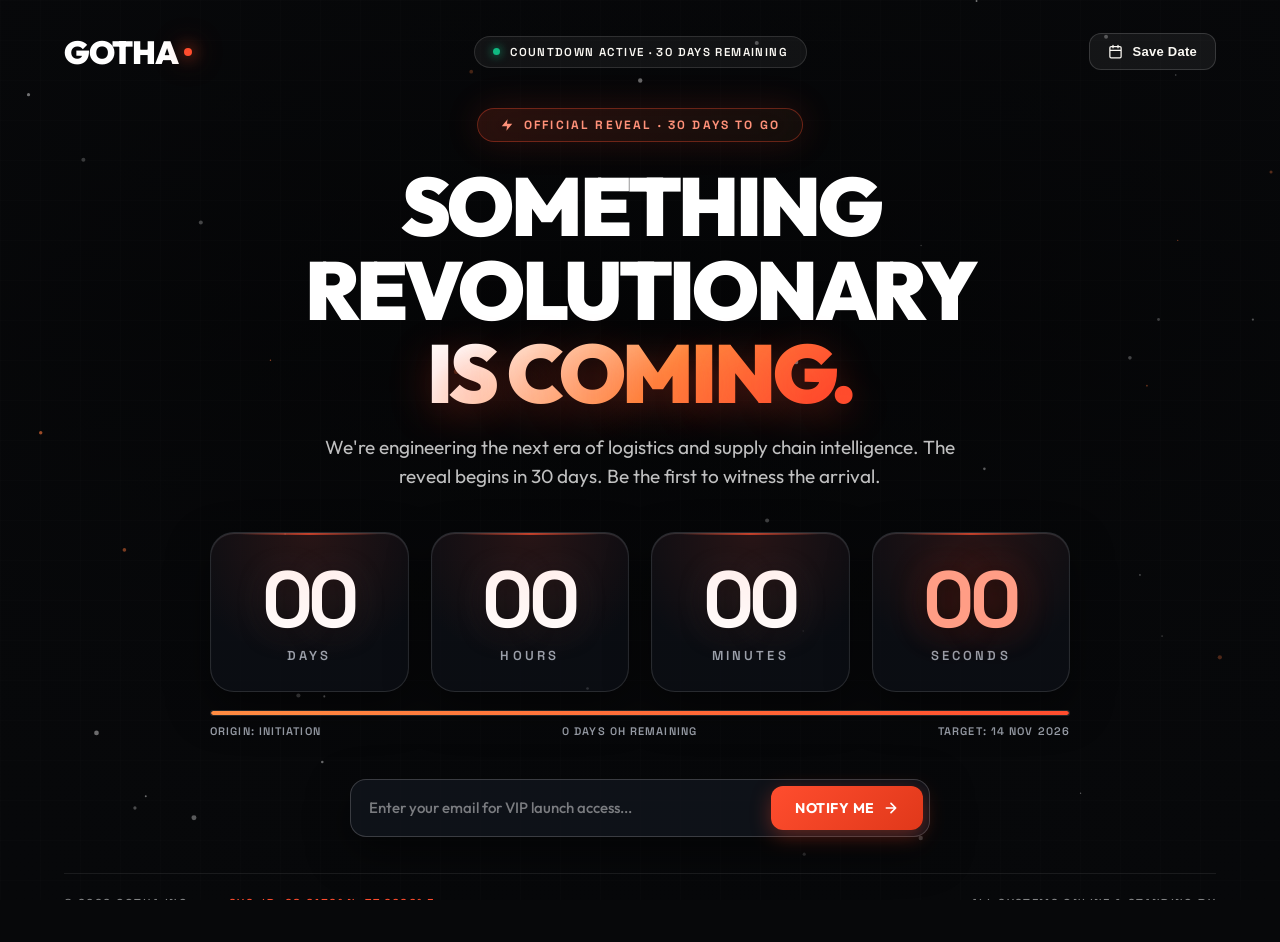
==== commit f12b140d: "Update website with coming soon 30-day countdown and animations" ====
--- a/index.html
+++ b/index.html
@@ -3,839 +3,907 @@
 <head>
   <meta charset="UTF-8">
   <meta name="viewport" content="width=device-width, initial-scale=1, viewport-fit=cover">
-  <title>Logistics that works as hard as you do.</title>
-  <meta name="description" content="One point of contact and full supply-chain visibility, origin to destination.">
+  <title>GOTHA — Something Revolutionary is Coming (30-Day Countdown)</title>
+  <meta name="description" content="GOTHA is launching soon. 30 days remaining until the reveal of next-generation logistics and supply chain intelligence.">
+  <link rel="icon" type="image/svg+xml" href="./favicon.svg">
   <link rel="preload" as="video" type="video/mp4" href="https://d8j0ntlcm91z4.cloudfront.net/user_38xzZboKViGWJOttwIXH07lWA1P/hf_20261005_115944_095d91d4-030f-4e82-b42b-a388c0816d24.mp4">
+  <link rel="preconnect" href="https://fonts.googleapis.com">
+  <link rel="preconnect" href="https://fonts.gstatic.com" crossorigin>
+  <link href="https://fonts.googleapis.com/css2?family=Outfit:wght@300;400;500;600;700;800;900&family=Space+Grotesk:wght@400;500;600;700&display=swap" rel="stylesheet">
+
   <style>
-    @font-face {
-      font-family: 'Display';
-      font-style: normal;
-      font-weight: 800;
-      font-display: block;
-      src: local('Oswald ExtraBold'), local('Oswald-ExtraBold'), local('Oswald Bold'), local('Bebas Neue'), local('Impact'), local('Arial Narrow Bold');
-      ascent-override: 99.9%;
-      descent-override: 20.1%;
-      line-gap-override: 0%;
-    }
-
-    @font-face {
-      font-family: 'UI';
-      font-style: normal;
-      font-weight: 700;
-      font-display: block;
-      src: local('Oswald Bold'), local('Oswald-Bold'), local('Barlow Condensed Bold'), local('BarlowCondensed-Bold'), local('Impact'), local('Arial Narrow Bold');
-      ascent-override: 95%;
-      descent-override: 22.5%;
-      line-gap-override: 0%;
-    }
-
-    @font-face {
-      font-family: 'UI';
-      font-style: normal;
-      font-weight: 400;
-      font-display: block;
-      src: local('Oswald Regular'), local('Oswald'), local('Barlow Condensed Regular'), local('Barlow Condensed'), local('BarlowCondensed-Regular'), local('Arial Narrow');
-      ascent-override: 95%;
-      descent-override: 22.5%;
-      line-gap-override: 0%;
-    }
-
     :root {
-      --cream: #F7F5EF;
-      --white: #F9F9F9;
-      --ink: rgba(255, 255, 255, .88);
-      --accent: #D6523A;
-      --s: min(100vh / 800, 100vw / 716);
-      --cover: max(100vw / 1280, 100vh / 800);
+      --bg: #07080a;
+      --surface: rgba(18, 20, 26, 0.65);
+      --surface-border: rgba(255, 255, 255, 0.1);
+      --surface-hover: rgba(255, 255, 255, 0.16);
+      --accent: #ff4d2e;
+      --accent-glow: rgba(255, 77, 46, 0.4);
+      --accent-warm: #ff8c42;
+      --cream: #fbf9f4;
+      --muted: #9ba0aa;
+      --text: #f0f2f5;
+      --font-main: 'Outfit', -apple-system, BlinkMacSystemFont, 'Segoe UI', Roboto, sans-serif;
+      --font-mono: 'Space Grotesk', ui-monospace, SFMono-Regular, monospace;
+    }
+
+    * {
+      box-sizing: border-box;
+      margin: 0;
+      padding: 0;
     }
 
     html, body {
       height: 100%;
-    }
-
-    body {
-      margin: 0;
-      background: #0a0b0c;
-      overflow: hidden;
-      font-kerning: none;
-      font-variant-ligatures: none;
-      font-feature-settings: normal;
+      background: var(--bg);
+      color: var(--text);
+      font-family: var(--font-main);
+      overflow-x: hidden;
       -webkit-font-smoothing: antialiased;
       -moz-osx-font-smoothing: grayscale;
-      text-rendering: geometricPrecision;
-    }
-
-    .frame {
+    }
+
+    /* Fullscreen Viewport & Background Video */
+    .viewport {
       position: fixed;
       inset: 0;
+      width: 100%;
+      height: 100%;
       overflow: hidden;
-      background: #0a0b0c;
-    }
-
-    video.bg {
+      z-index: 0;
+    }
+
+    video.bg-video {
       position: absolute;
       inset: 0;
       width: 100%;
       height: 100%;
       object-fit: cover;
       object-position: center;
-      background: #0a0b0c;
-      border: 0;
-      pointer-events: none;
-    }
-
-    .tint {
+      background: var(--bg);
+      transform: scale(1.03);
+      filter: brightness(0.65) contrast(1.1);
+      animation: subtlePan 30s ease-in-out infinite alternate;
+    }
+
+    @keyframes subtlePan {
+      from { transform: scale(1.03); }
+      to { transform: scale(1.08); }
+    }
+
+    /* Atmospheric cinematic overlays */
+    .cinematic-tint {
       position: absolute;
       inset: 0;
+      background: radial-gradient(circle at 50% 45%, rgba(7, 8, 10, 0.45) 0%, rgba(7, 8, 10, 0.85) 75%, #07080a 100%),
+                  linear-gradient(to bottom, rgba(7, 8, 10, 0.6) 0%, transparent 35%, rgba(7, 8, 10, 0.75) 70%, #07080a 100%);
       pointer-events: none;
-      background: linear-gradient(
-        to bottom,
-        rgba(0, 0, 0, 0.118) 0%,
-        rgba(0, 0, 0, 0.092) 11%,
-        rgba(0, 0, 0, 0.083) 20%,
-        rgba(0, 0, 0, 0.079) 29%,
-        rgba(0, 0, 0, 0.014) 37.5%,
-        rgba(0, 0, 0, 0.016) 46%,
-        rgba(0, 0, 0, 0.043) 55%,
-        rgba(0, 0, 0, 0.058) 64%,
-        rgba(0, 0, 0, 0.062) 73%,
-        rgba(0, 0, 0, 0.080) 81%,
-        rgba(0, 0, 0, 0.090) 90%,
-        rgba(0, 0, 0, 0.095) 100%
-      );
-    }
-
-    .stage {
+      z-index: 1;
+    }
+
+    .scanline-grid {
       position: absolute;
-      left: 50%;
-      top: 50%;
-      width: 1280px;
-      height: 800px;
-      margin: -400px 0 0 -640px;
-      transform: scale(var(--s));
-      transform-origin: 50% 50%;
-    }
-
-    .eyebrow {
+      inset: 0;
+      background: linear-gradient(rgba(255, 255, 255, 0.015) 1px, transparent 1px),
+                  linear-gradient(90deg, rgba(255, 255, 255, 0.015) 1px, transparent 1px);
+      background-size: 40px 40px;
+      pointer-events: none;
+      opacity: 0.6;
+      z-index: 2;
+    }
+
+    canvas#particle-canvas {
       position: absolute;
-      left: 0;
-      top: 67.8px;
-      width: 1280px;
-      margin: 0;
-      font: 700 7.4px/7.4px 'UI', system-ui, sans-serif;
-      word-spacing: 0.522px;
-      text-align: center;
+      inset: 0;
+      width: 100%;
+      height: 100%;
+      pointer-events: none;
+      z-index: 3;
+    }
+
+    /* Main Container & Page Layout */
+    .page-container {
+      position: relative;
+      z-index: 10;
+      min-height: 100vh;
+      display: flex;
+      flex-direction: column;
+      justify-content: space-between;
+      padding: clamp(20px, 3.5vh, 40px) clamp(20px, 5vw, 64px);
+      max-width: 1400px;
+      margin: 0 auto;
+    }
+
+    /* Header Nav */
+    header.site-header {
+      display: flex;
+      align-items: center;
+      justify-content: space-between;
+      gap: 20px;
+      width: 100%;
+      animation: fadeInDown 0.9s cubic-bezier(0.16, 1, 0.3, 1) both;
+    }
+
+    .brand {
+      display: flex;
+      align-items: center;
+      gap: 4px;
+      font-size: clamp(24px, 2.5vw, 32px);
+      font-weight: 900;
+      letter-spacing: -0.04em;
+      color: #fff;
+      text-decoration: none;
+    }
+
+    .brand-dot {
+      display: inline-block;
+      width: 8px;
+      height: 8px;
+      background: var(--accent);
+      border-radius: 50%;
+      box-shadow: 0 0 16px var(--accent), 0 0 30px var(--accent);
+      animation: pulseDot 2s ease-in-out infinite;
+      margin-left: 2px;
+    }
+
+    @keyframes pulseDot {
+      0%, 100% { transform: scale(1); opacity: 0.9; }
+      50% { transform: scale(1.4); opacity: 1; filter: brightness(1.3); }
+    }
+
+    .header-status {
+      display: inline-flex;
+      align-items: center;
+      gap: 10px;
+      padding: 8px 18px;
+      background: rgba(255, 255, 255, 0.05);
+      border: 1px solid rgba(255, 255, 255, 0.12);
+      border-radius: 100px;
+      backdrop-filter: blur(16px);
+      font-family: var(--font-mono);
+      font-size: 11.5px;
+      font-weight: 600;
+      letter-spacing: 0.12em;
       text-transform: uppercase;
       color: var(--cream);
-      text-shadow: 0 1px 3px rgba(0, 0, 0, .45);
-      letter-spacing: 2.252px;
-      text-indent: 2.252px;
-    }
-
-    .eyebrow span {
+    }
+
+    .pulse-beacon {
+      width: 7px;
+      height: 7px;
+      border-radius: 50%;
+      background: #10b981;
+      box-shadow: 0 0 10px #10b981;
+      animation: blinkBeacon 1.8s infinite ease-in-out;
+    }
+
+    @keyframes blinkBeacon {
+      0%, 100% { opacity: 0.4; transform: scale(0.9); }
+      50% { opacity: 1; transform: scale(1.3); }
+    }
+
+    .header-actions {
+      display: flex;
+      align-items: center;
+      gap: 12px;
+    }
+
+    .btn-glass {
+      display: inline-flex;
+      align-items: center;
+      gap: 9px;
+      padding: 10px 18px;
+      background: rgba(255, 255, 255, 0.06);
+      border: 1px solid rgba(255, 255, 255, 0.15);
+      border-radius: 12px;
+      color: var(--cream);
+      font-size: 13px;
+      font-weight: 600;
+      letter-spacing: 0.02em;
+      text-decoration: none;
+      cursor: pointer;
+      backdrop-filter: blur(12px);
+      transition: all 0.25s cubic-bezier(0.16, 1, 0.3, 1);
+    }
+
+    .btn-glass:hover {
+      background: rgba(255, 255, 255, 0.12);
+      border-color: rgba(255, 255, 255, 0.3);
+      transform: translateY(-2px);
+      box-shadow: 0 8px 24px rgba(0, 0, 0, 0.4);
+    }
+
+    .btn-glass svg {
+      width: 15px;
+      height: 15px;
+      fill: none;
+      stroke: currentColor;
+      stroke-width: 2;
+      stroke-linecap: round;
+      stroke-linejoin: round;
+    }
+
+    /* Main Content Stage */
+    main.hero-stage {
+      display: flex;
+      flex-direction: column;
+      align-items: center;
+      text-align: center;
+      max-width: 960px;
+      margin: clamp(24px, 4vh, 48px) auto;
+      width: 100%;
+    }
+
+    /* Badge */
+    .kicker-badge {
+      display: inline-flex;
+      align-items: center;
+      gap: 10px;
+      padding: 8px 22px;
+      background: linear-gradient(135deg, rgba(255, 77, 46, 0.15), rgba(255, 140, 66, 0.06));
+      border: 1px solid rgba(255, 77, 46, 0.35);
+      border-radius: 100px;
+      backdrop-filter: blur(20px);
+      font-family: var(--font-mono);
+      font-size: 12px;
+      font-weight: 700;
+      letter-spacing: 0.18em;
+      text-transform: uppercase;
+      color: #ff9179;
+      margin-bottom: clamp(16px, 2.5vh, 26px);
+      box-shadow: 0 0 35px rgba(255, 77, 46, 0.15);
+      animation: fadeInUp 0.9s cubic-bezier(0.16, 1, 0.3, 1) 0.15s both;
+    }
+
+    .kicker-badge svg {
+      width: 14px;
+      height: 14px;
+      fill: currentColor;
+    }
+
+    /* Headline */
+    h1.hero-title {
+      font-size: clamp(38px, 6.4vw, 84px);
+      font-weight: 900;
+      line-height: 1.02;
+      letter-spacing: -0.04em;
+      color: #fff;
+      text-transform: uppercase;
+      margin-bottom: clamp(14px, 2vh, 22px);
+      animation: fadeInUp 0.9s cubic-bezier(0.16, 1, 0.3, 1) 0.25s both;
+    }
+
+    .hero-title .gradient-text {
+      display: inline-block;
+      background: linear-gradient(135deg, #ffffff 10%, #ff8c42 55%, #ff4d2e 90%);
+      -webkit-background-clip: text;
+      -webkit-text-fill-color: transparent;
+      text-shadow: 0 10px 40px rgba(255, 77, 46, 0.3);
+    }
+
+    p.hero-subtitle {
+      font-size: clamp(15px, 1.8vw, 19px);
+      font-weight: 400;
+      line-height: 1.55;
+      color: rgba(255, 255, 255, 0.75);
+      max-width: 660px;
+      margin: 0 auto clamp(30px, 4.5vh, 48px);
+      animation: fadeInUp 0.9s cubic-bezier(0.16, 1, 0.3, 1) 0.35s both;
+    }
+
+    /* Countdown Grid */
+    .countdown-wrapper {
+      width: 100%;
+      max-width: 860px;
+      margin-bottom: clamp(28px, 4.5vh, 44px);
+      animation: fadeInUp 0.9s cubic-bezier(0.16, 1, 0.3, 1) 0.45s both;
+    }
+
+    .countdown-grid {
+      display: grid;
+      grid-template-columns: repeat(4, 1fr);
+      gap: clamp(10px, 2vw, 22px);
+      width: 100%;
+    }
+
+    .countdown-card {
       position: relative;
-      display: block;
-      left: -0.9px;
-    }
-
-    .headline {
+      background: rgba(14, 17, 24, 0.68);
+      border: 1px solid rgba(255, 255, 255, 0.12);
+      border-radius: clamp(16px, 2.2vw, 24px);
+      padding: clamp(20px, 3vh, 36px) clamp(10px, 1.5vw, 20px);
+      backdrop-filter: blur(24px);
+      -webkit-backdrop-filter: blur(24px);
+      display: flex;
+      flex-direction: column;
+      align-items: center;
+      justify-content: center;
+      box-shadow: 0 16px 40px rgba(0, 0, 0, 0.5), inset 0 1px 1px rgba(255, 255, 255, 0.15);
+      transition: transform 0.3s cubic-bezier(0.16, 1, 0.3, 1), border-color 0.3s ease, box-shadow 0.3s ease;
+      overflow: hidden;
+    }
+
+    .countdown-card::before {
+      content: '';
       position: absolute;
-      left: 0;
-      top: 0;
-      width: 1280px;
-      margin: 0;
-      font: 800 61.74px/61.74px 'Display', system-ui, sans-serif;
-      word-spacing: 2.691px;
-      text-align: center;
-      text-transform: uppercase;
-      color: var(--cream);
-      text-shadow: 0 15px 36px rgba(0, 0, 0, 0.50);
-    }
-
-    .headline span {
-      position: absolute;
-      left: 0;
-      width: 1280px;
-      display: block;
-      white-space: nowrap;
-    }
-
-    .headline .hl1 {
-      top: 83.62px;
-      letter-spacing: -0.075px;
-      left: 0.45px;
-      text-indent: -0.075px;
-    }
-
-    .headline .hl2 {
-      top: 137.02px;
-      letter-spacing: -1.237px;
-      text-indent: -1.237px;
-    }
-
-    .headline .hl3 {
-      top: 187.97px;
-      letter-spacing: -0.237px;
-      left: 1.8px;
-      text-indent: -0.237px;
-    }
-
-    .headline .hl4 {
-      top: 247.92px;
-      letter-spacing: -0.487px;
-      left: 1.35px;
-      text-indent: -0.487px;
-    }
-
-    .mark {
-      position: absolute;
-      left: 549.5px;
-      top: 493.6px;
-      width: 52px;
-      height: 52px;
-      overflow: visible;
-    }
-
-    .feature {
+      inset: 0;
+      background: radial-gradient(circle at 50% 0%, rgba(255, 77, 46, 0.12) 0%, transparent 70%);
+      pointer-events: none;
+    }
+
+    .countdown-card:hover {
+      transform: translateY(-4px) scale(1.02);
+      border-color: rgba(255, 77, 46, 0.45);
+      box-shadow: 0 20px 50px rgba(0, 0, 0, 0.6), 0 0 30px rgba(255, 77, 46, 0.2);
+    }
+
+    .countdown-card .card-glow-line {
       position: absolute;
       top: 0;
-      margin: 0;
-    }
-
-    .feature .icon {
-      position: absolute;
-      overflow: visible;
-    }
-
-    .feature h2 {
-      position: absolute;
-      top: 617.68px;
-      margin: 0;
-      font: 700 19.57px/20px 'UI', system-ui, sans-serif;
-      word-spacing: 1.838px;
+      left: 15%;
+      right: 15%;
+      height: 2px;
+      background: linear-gradient(90deg, transparent, var(--accent), transparent);
+      opacity: 0.7;
+    }
+
+    .countdown-number {
+      font-family: var(--font-mono);
+      font-size: clamp(40px, 6.2vw, 82px);
+      font-weight: 700;
+      line-height: 1;
+      letter-spacing: -0.03em;
+      color: #ffffff;
+      text-shadow: 0 4px 24px rgba(0, 0, 0, 0.8), 0 0 40px rgba(255, 255, 255, 0.15);
+      margin-bottom: 8px;
+      font-variant-numeric: tabular-nums;
+      display: inline-block;
+      transition: transform 0.18s ease-out;
+    }
+
+    .countdown-card.card-seconds .countdown-number {
+      color: #ff9d85;
+      text-shadow: 0 4px 24px rgba(0, 0, 0, 0.8), 0 0 35px var(--accent-glow);
+    }
+
+    .countdown-label {
+      font-family: var(--font-mono);
+      font-size: clamp(10px, 1.1vw, 13px);
+      font-weight: 600;
+      letter-spacing: 0.24em;
       text-transform: uppercase;
-      color: var(--white);
-      text-shadow: 0 1px 4px rgba(0, 0, 0, .4);
-    }
-
-    .feature p {
-      position: absolute;
-      top: 681.9px;
-      margin: 0;
-      font: 400 12.28px/15.1px 'UI', system-ui, sans-serif;
-      word-spacing: -0.194px;
-      color: var(--ink);
-      text-shadow: 0 1px 3px rgba(0, 0, 0, .35);
-    }
-
-    .feature h2 span,
-    .feature p span {
+      color: var(--muted);
+    }
+
+    /* Progress bar */
+    .timeline-bar {
+      margin-top: 18px;
+      width: 100%;
+      background: rgba(255, 255, 255, 0.06);
+      border-radius: 100px;
+      height: 6px;
+      overflow: hidden;
       position: relative;
-      display: block;
+      border: 1px solid rgba(255, 255, 255, 0.08);
+    }
+
+    .timeline-progress {
+      height: 100%;
+      width: 72%;
+      background: linear-gradient(90deg, var(--accent-warm), var(--accent));
+      border-radius: 100px;
+      box-shadow: 0 0 14px var(--accent);
+      position: relative;
+      animation: progressPulse 3s ease-in-out infinite alternate;
+    }
+
+    @keyframes progressPulse {
+      from { filter: brightness(1); }
+      to { filter: brightness(1.3); }
+    }
+
+    .timeline-meta {
+      display: flex;
+      justify-content: space-between;
+      align-items: center;
+      margin-top: 8px;
+      font-family: var(--font-mono);
+      font-size: 11px;
+      font-weight: 600;
+      letter-spacing: 0.1em;
+      color: var(--muted);
+      text-transform: uppercase;
+    }
+
+    /* Form & Action Section */
+    .action-section {
+      width: 100%;
+      max-width: 580px;
+      margin: 0 auto;
+      animation: fadeInUp 0.9s cubic-bezier(0.16, 1, 0.3, 1) 0.55s both;
+    }
+
+    form.notify-form {
+      display: flex;
+      align-items: center;
+      background: rgba(18, 22, 30, 0.75);
+      border: 1px solid rgba(255, 255, 255, 0.18);
+      border-radius: 16px;
+      padding: 6px 6px 6px 18px;
+      backdrop-filter: blur(20px);
+      box-shadow: 0 14px 40px rgba(0, 0, 0, 0.5);
+      transition: all 0.3s ease;
+    }
+
+    form.notify-form:focus-within {
+      border-color: var(--accent);
+      box-shadow: 0 16px 45px rgba(0, 0, 0, 0.6), 0 0 25px rgba(255, 77, 46, 0.3);
+    }
+
+    form.notify-form input[type="email"] {
+      flex: 1;
+      background: transparent;
+      border: none;
+      outline: none;
+      color: #fff;
+      font-family: var(--font-main);
+      font-size: 15px;
+      font-weight: 500;
+    }
+
+    form.notify-form input[type="email"]::placeholder {
+      color: rgba(255, 255, 255, 0.45);
+    }
+
+    form.notify-form button[type="submit"] {
+      display: inline-flex;
+      align-items: center;
+      gap: 8px;
+      background: linear-gradient(135deg, var(--accent) 0%, #e0381a 100%);
+      color: #fff;
+      border: none;
+      border-radius: 12px;
+      padding: 13px 24px;
+      font-family: var(--font-main);
+      font-size: 14px;
+      font-weight: 700;
+      letter-spacing: 0.04em;
+      text-transform: uppercase;
+      cursor: pointer;
+      transition: all 0.25s ease;
       white-space: nowrap;
-    }
-
-    .f-left {
-      right: 748.5px;
-      text-align: right;
-    }
-
-    .f-left .icon {
-      right: -4.5px;
-      top: 549.5px;
-      width: 35px;
-      height: 34px;
-    }
-
-    .f-left h2 {
-      right: 0;
-    }
-
-    .f-left h2 .t1 {
-      letter-spacing: -0.109px;
-    }
-
-    .f-left h2 .t2 {
-      letter-spacing: 0.246px;
-    }
-
-    .f-left p {
-      right: 12px;
-    }
-
-    .f-left p .b1 {
-      letter-spacing: -0.097px;
-      left: 0.9px;
-    }
-
-    .f-left p .b2 {
-      letter-spacing: -0.271px;
-      left: 1.8px;
-    }
-
-    .f-left p .b3 {
-      letter-spacing: -0.161px;
-      left: 0.9px;
-    }
-
-    .f-right {
-      left: 748.5px;
-      text-align: left;
-    }
-
-    .f-right .icon {
-      left: -3px;
-      top: 547.5px;
-      width: 35px;
-      height: 38px;
-    }
-
-    .f-right h2 {
-      left: 0;
-    }
-
-    .f-right h2 .t1 {
-      letter-spacing: -0.354px;
-      left: -0.9px;
-    }
-
-    .f-right h2 .t2 {
-      letter-spacing: -0.154px;
-    }
-
-    .f-right p {
-      left: 12px;
-    }
-
-    .f-right p .b1 {
-      letter-spacing: -0.247px;
-      left: -0.9px;
-    }
-
-    .f-right p .b2 {
-      letter-spacing: -0.15px;
-      left: -0.9px;
-    }
-
-    .f-right p .b3 {
-      letter-spacing: -0.247px;
-      left: -0.9px;
-    }
-
-    @media (prefers-reduced-motion: no-preference) {
-      .eyebrow {
-        animation: riseIn 0.55s cubic-bezier(.33, .9, .35, 1) 0.15s both;
-      }
-
-      @keyframes riseIn {
-        from {
-          opacity: 0;
-          transform: translateY(6px);
-        }
-        to {
-          opacity: 1;
-          transform: none;
-        }
-      }
-
-      .headline span {
-        animation: lineIn 0.9s cubic-bezier(.16, 1, .3, 1) both;
-      }
-
-      .headline .hl1 {
-        animation-delay: .28s;
-      }
-
-      .headline .hl2 {
-        animation-delay: .37s;
-      }
-
-      .headline .hl3 {
-        animation-delay: .46s;
-      }
-
-      .headline .hl4 {
-        animation-delay: .55s;
-      }
-
-      @keyframes lineIn {
-        0% {
-          opacity: 0;
-          transform: translateY(.26em);
-          clip-path: inset(100% -30% 0% -30%);
-        }
-        35% {
-          opacity: 1;
-        }
-        90% {
-          clip-path: inset(0% -30% -100% -30%);
-        }
-        100% {
-          opacity: 1;
-          transform: none;
-          clip-path: inset(-80% -30% -100% -30%);
-        }
-      }
-
-      .mark {
-        transform-origin: 50% 50%;
-        animation: markIn 0.7s cubic-bezier(.2, .9, .25, 1) 0.72s both;
-      }
-
-      @keyframes markIn {
-        from {
-          opacity: 0;
-          transform: scale(.88);
-        }
-        to {
-          opacity: 1;
-          transform: none;
-        }
-      }
-
-      .f-left {
-        animation: blockInL 0.75s cubic-bezier(.16, 1, .3, 1) 0.82s both;
-      }
-
-      .f-right {
-        animation: blockInR 0.75s cubic-bezier(.16, 1, .3, 1) 0.90s both;
-      }
-
-      @keyframes blockInL {
-        from {
-          opacity: 0;
-          transform: translate(-12px, 8px);
-        }
-        to {
-          opacity: 1;
-          transform: none;
-        }
-      }
-
-      @keyframes blockInR {
-        from {
-          opacity: 0;
-          transform: translate(12px, 8px);
-        }
-        to {
-          opacity: 1;
-          transform: none;
-        }
-      }
-    }
-
-    @media (min-width: 610px) and (max-aspect-ratio: 1/1) {
-      :root {
-        --u: min(100vw / 768, 100vh / 1024);
-        --rail: clamp(120px, calc(var(--cover) * 219), 26vw);
-      }
-
-      .stage {
-        position: absolute;
-        inset: 0;
-        width: auto;
-        height: auto;
-        margin: 0;
-        transform: none;
-        display: grid;
-        grid-template-columns: 1fr var(--rail) 1fr;
-        grid-template-rows: auto auto 1fr auto auto minmax(0, .38fr);
-        padding: calc(46 * var(--u)) clamp(24px, 5.2vw, 72px) calc(24 * var(--u));
-      }
-
-      .eyebrow,
-      .headline,
-      .feature,
-      .feature h2,
-      .feature p,
-      .feature .icon {
-        position: static;
-      }
-
-      .eyebrow {
-        grid-area: 1 / 1 / 2 / -1;
-        font-size: calc(11 * var(--u));
-        line-height: 1.1;
-        letter-spacing: .304em;
-        text-indent: .304em;
-        word-spacing: .07em;
-        margin-bottom: calc(20 * var(--u));
-        width: auto;
-      }
-
-      .eyebrow span {
-        left: 0;
-        display: inline;
-      }
-
-      .headline {
-        grid-area: 2 / 1 / 3 / -1;
-        font-size: calc(84 * var(--u));
-        line-height: .92;
-        word-spacing: .0436em;
-        width: auto;
-      }
-
-      .headline span {
-        position: static;
-        display: block;
-        width: auto;
-        letter-spacing: -.012em;
-        text-indent: 0;
-        left: 0;
-        top: auto;
-      }
-
-      .mark {
-        grid-area: 4 / 1 / 5 / -1;
-        justify-self: center;
-        position: relative;
-        right: 5%;
-        left: auto;
-        top: auto;
-        width: calc(64 * var(--u));
-        height: calc(64 * var(--u));
-        margin-bottom: calc(16 * var(--u));
-      }
-
-      .f-left {
-        grid-area: 5 / 1 / 6 / 2;
-        text-align: right;
-        right: auto;
-      }
-
-      .f-right {
-        grid-area: 5 / 3 / 6 / 4;
-        text-align: left;
-        left: auto;
-      }
-
-      .feature .icon {
-        display: block;
-        width: calc(42 * var(--u));
-        height: calc(46 * var(--u));
-        margin-bottom: calc(14 * var(--u));
-        position: static;
-      }
-
-      .f-left .icon {
-        margin-left: auto;
-        margin-right: calc(-4.5 * var(--u));
-        right: auto;
-        top: auto;
-      }
-
-      .f-right .icon {
-        margin-right: auto;
-        margin-left: calc(-3 * var(--u));
-        left: auto;
-        top: auto;
-      }
-
-      .feature h2 {
-        font-size: calc(22 * var(--u));
-        line-height: 1.08;
-        word-spacing: .094em;
-        margin-bottom: calc(12 * var(--u));
-        top: auto;
-        right: auto;
-        left: auto;
-      }
-
-      .feature h2 span {
-        white-space: normal;
-        letter-spacing: -.018em;
-        left: 0;
-      }
-
-      .feature p {
-        font-size: calc(14.5 * var(--u));
-        line-height: 1.34;
-        word-spacing: -.016em;
-        max-width: calc(310 * var(--u));
-        top: auto;
-        right: auto;
-        left: auto;
-      }
-
-      .feature p span {
-        display: inline;
-        white-space: normal;
-        letter-spacing: -.02em;
-        left: 0;
-      }
-
-      .f-left p {
-        margin-left: auto;
-        margin-right: calc(10 * var(--u));
-        right: auto;
-      }
-
-      .f-right p {
-        margin-right: auto;
-        margin-left: calc(10 * var(--u));
-        left: auto;
-      }
-    }
-
-    @media (max-width: 609px) {
-      .frame {
-        height: 100vh;
-        height: 100dvh;
-      }
-
-      :root {
-        --u: min(100vw / 390, 100vh / 780);
-        --u: min(100vw / 390, 100dvh / 780);
-      }
-
-      .stage {
-        position: absolute;
-        inset: 0;
-        width: auto;
-        height: auto;
-        margin: 0;
-        transform: none;
-        display: grid;
-        grid-template-columns: 100%;
-        grid-template-rows: auto auto 1fr auto auto auto minmax(0, .3fr);
-        padding: calc(30 * var(--u)) max(calc(22 * var(--u)), env(safe-area-inset-right)) max(calc(32 * var(--u)), env(safe-area-inset-bottom)) max(calc(22 * var(--u)), env(safe-area-inset-left));
-      }
-
-      .eyebrow,
-      .headline,
-      .feature,
-      .feature h2,
-      .feature p,
-      .feature .icon {
-        position: static;
-      }
-
-      .eyebrow {
-        grid-row: 1;
-        font-size: clamp(8px, calc(9.5 * var(--u)), 11px);
-        line-height: 1.1;
-        letter-spacing: .304em;
-        text-indent: .304em;
-        word-spacing: .07em;
-        margin-bottom: calc(16 * var(--u));
-        width: auto;
-      }
-
-      .eyebrow span {
-        left: 0;
-        display: inline;
-      }
-
-      .headline {
-        grid-row: 2;
-        font-size: clamp(26px, min(11.6vw, calc(52 * var(--u))), 64px);
-        line-height: .92;
-        letter-spacing: -.012em;
-        word-spacing: .0436em;
-        width: auto;
-      }
-
-      .headline span {
-        position: static;
-        display: block;
-        width: auto;
-        letter-spacing: -.012em;
-        text-indent: 0;
-        left: 0;
-        top: auto;
-      }
-
-      .mark {
-        grid-row: 4;
-        justify-self: center;
-        position: relative;
-        right: 5%;
-        left: auto;
-        top: auto;
-        width: clamp(38px, calc(46 * var(--u)), 54px);
-        height: clamp(38px, calc(46 * var(--u)), 54px);
-        margin-bottom: calc(18 * var(--u));
-      }
-
-      .f-left {
-        grid-row: 5;
-        margin-bottom: calc(26 * var(--u));
-        text-align: right;
-        right: auto;
-      }
-
-      .f-right {
-        grid-row: 6;
-        text-align: left;
-        left: auto;
-      }
-
-      .feature .icon {
-        display: block;
-        width: clamp(26px, calc(34 * var(--u)), 40px);
-        height: clamp(28px, calc(37 * var(--u)), 43px);
-        margin-bottom: calc(10 * var(--u));
-        position: static;
-      }
-
-      .f-left .icon {
-        margin-left: auto;
-        margin-right: calc(-4 * var(--u));
-        right: auto;
-        top: auto;
-      }
-
-      .f-right .icon {
-        margin-right: auto;
-        margin-left: calc(-3 * var(--u));
-        left: auto;
-        top: auto;
-      }
-
-      .feature h2 {
-        font-size: clamp(15px, calc(17 * var(--u)), 20px);
-        line-height: 1.08;
-        word-spacing: .094em;
-        margin-top: 0;
-        margin-bottom: calc(8 * var(--u));
-        top: auto;
-        right: auto;
-        left: auto;
-      }
-
-      .feature h2 span {
-        white-space: normal;
-        letter-spacing: -.018em;
-        left: 0;
-      }
-
-      .feature p {
-        font-size: clamp(11.5px, calc(13.5 * var(--u)), 14.5px);
-        line-height: 1.36;
-        word-spacing: -.016em;
-        max-width: calc(320 * var(--u));
-        margin: 0;
-        top: auto;
-        right: auto;
-        left: auto;
-      }
-
-      .feature p span {
-        display: inline;
-        white-space: normal;
-        letter-spacing: -.02em;
-        left: 0;
-      }
-
-      .f-left p {
-        margin-left: auto;
-        margin-right: 0;
-        right: auto;
-      }
-
-      .f-right p {
-        margin-right: auto;
-        margin-left: 0;
-        left: auto;
+      box-shadow: 0 6px 20px rgba(255, 77, 46, 0.35);
+    }
+
+    form.notify-form button[type="submit"]:hover {
+      transform: translateY(-1px);
+      box-shadow: 0 8px 26px rgba(255, 77, 46, 0.55);
+      filter: brightness(1.1);
+    }
+
+    form.notify-form button[type="submit"]:active {
+      transform: translateY(0);
+    }
+
+    .form-success-message {
+      display: none;
+      align-items: center;
+      justify-content: center;
+      gap: 10px;
+      background: rgba(16, 185, 129, 0.15);
+      border: 1px solid rgba(16, 185, 129, 0.4);
+      color: #34d399;
+      border-radius: 16px;
+      padding: 16px 24px;
+      font-size: 14.5px;
+      font-weight: 600;
+      backdrop-filter: blur(16px);
+      box-shadow: 0 10px 30px rgba(0, 0, 0, 0.4);
+      animation: fadeIn 0.4s ease both;
+    }
+
+    .form-success-message svg {
+      width: 18px;
+      height: 18px;
+      stroke: currentColor;
+      fill: none;
+      stroke-width: 2.5;
+    }
+
+    /* Footer */
+    footer.site-footer {
+      display: flex;
+      align-items: center;
+      justify-content: space-between;
+      gap: 16px;
+      width: 100%;
+      padding-top: clamp(16px, 2.5vh, 28px);
+      border-top: 1px solid rgba(255, 255, 255, 0.08);
+      font-family: var(--font-mono);
+      font-size: 11.5px;
+      font-weight: 500;
+      letter-spacing: 0.12em;
+      color: rgba(255, 255, 255, 0.5);
+      text-transform: uppercase;
+      animation: fadeInUp 0.9s cubic-bezier(0.16, 1, 0.3, 1) 0.65s both;
+    }
+
+    .footer-left {
+      display: flex;
+      align-items: center;
+      gap: 16px;
+    }
+
+    .footer-coord {
+      color: var(--accent);
+    }
+
+    /* Keyframes */
+    @keyframes fadeInUp {
+      from {
+        opacity: 0;
+        transform: translateY(24px);
+      }
+      to {
+        opacity: 1;
+        transform: translateY(0);
+      }
+    }
+
+    @keyframes fadeInDown {
+      from {
+        opacity: 0;
+        transform: translateY(-20px);
+      }
+      to {
+        opacity: 1;
+        transform: translateY(0);
+      }
+    }
+
+    @keyframes fadeIn {
+      from { opacity: 0; transform: scale(0.96); }
+      to { opacity: 1; transform: scale(1); }
+    }
+
+    /* Responsive Queries */
+    @media (max-width: 768px) {
+      .page-container {
+        padding: 20px 18px;
+      }
+
+      .countdown-grid {
+        gap: 10px;
+      }
+
+      .countdown-card {
+        padding: 20px 8px;
+        border-radius: 14px;
+      }
+
+      .countdown-number {
+        font-size: 38px;
+      }
+
+      .countdown-label {
+        font-size: 9.5px;
+        letter-spacing: 0.16em;
+      }
+
+      form.notify-form {
+        flex-direction: column;
+        padding: 10px;
+        border-radius: 16px;
+      }
+
+      form.notify-form input[type="email"] {
+        width: 100%;
+        padding: 10px;
+        text-align: center;
+      }
+
+      form.notify-form button[type="submit"] {
+        width: 100%;
+        justify-content: center;
+        padding: 14px;
+      }
+
+      footer.site-footer {
+        flex-direction: column;
+        text-align: center;
+        gap: 8px;
+      }
+
+      .header-status {
+        display: none;
+      }
+    }
+
+    @media (max-width: 480px) {
+      .countdown-number {
+        font-size: 32px;
       }
     }
   </style>
 </head>
 <body>
-  <div class="frame">
-    <video class="bg" autoplay muted loop playsinline disablepictureinpicture aria-label="Aerial view of a container freight train crossing black coal terrain" src="https://d8j0ntlcm91z4.cloudfront.net/user_38xzZboKViGWJOttwIXH07lWA1P/hf_20261005_115944_095d91d4-030f-4e82-b42b-a388c0816d24.mp4">
+  <!-- Cinematic Fullscreen Video Background -->
+  <div class="viewport" aria-hidden="true">
+    <video class="bg-video" autoplay muted loop playsinline disablepictureinpicture aria-label="Aerial view of a container freight train crossing coal terrain">
       <source src="https://d8j0ntlcm91z4.cloudfront.net/user_38xzZboKViGWJOttwIXH07lWA1P/hf_20261005_115944_095d91d4-030f-4e82-b42b-a388c0816d24.mp4" type="video/mp4">
     </video>
-    <div class="tint"></div>
-    <main class="stage">
-      <p class="eyebrow"><span>WHY US</span></p>
-      <h1 class="headline">
-        <span class="hl1">LOGISTICS</span>
-        <span class="hl2">THAT WORKS</span>
-        <span class="hl3">AS HARD AS</span>
-        <span class="hl4">YOU DO.</span>
+    <div class="cinematic-tint"></div>
+    <div class="scanline-grid"></div>
+    <canvas id="particle-canvas"></canvas>
+  </div>
+
+  <!-- Page Interface -->
+  <div class="page-container">
+    <!-- Header -->
+    <header class="site-header">
+      <a href="#" class="brand" aria-label="GOTHA Home">
+        GOTHA<span class="brand-dot"></span>
+      </a>
+
+      <div class="header-status">
+        <span class="pulse-beacon"></span>
+        <span>COUNTDOWN ACTIVE · 30 DAYS REMAINING</span>
+      </div>
+
+      <div class="header-actions">
+        <button class="btn-glass" id="cal-btn" type="button" aria-label="Add launch event to calendar">
+          <svg viewBox="0 0 24 24"><path d="M8 2v4M16 2v4M3 10h18M5 4h14a2 2 0 012 2v14a2 2 0 01-2 2H5a2 2 0 01-2-2V6a2 2 0 012-2z" /></svg>
+          <span>Save Date</span>
+        </button>
+      </div>
+    </header>
+
+    <!-- Main Stage -->
+    <main class="hero-stage">
+      <div class="kicker-badge">
+        <svg viewBox="0 0 24 24"><path d="M13 2L3 14h9l-1 8 10-12h-9l1-8z" /></svg>
+        <span>OFFICIAL REVEAL · 30 DAYS TO GO</span>
+      </div>
+
+      <h1 class="hero-title">
+        SOMETHING REVOLUTIONARY<br>
+        <span class="gradient-text">IS COMING.</span>
       </h1>
-      <svg class="mark" viewBox="0 0 52 52" fill="none" aria-hidden="true">
-        <circle cx="26" cy="26" r="23" stroke="#D6523A" stroke-width="1.6" stroke-dasharray="98.3 46.3" transform="rotate(2.5 26 26)" />
-        <g stroke="#D6523A" stroke-width="1.6" stroke-linecap="round">
-          <circle cx="26.5" cy="26.1" r="2.3" />
-          <path d="M28.9 27.6C31.6 29 32.9 31.2 31.8 33.3 30.7 35.4 27.2 36.1 24.2 35.1" />
-        </g>
-      </svg>
-      <section class="feature f-left">
-        <svg class="icon" viewBox="0 0 35 34" fill="none" aria-hidden="true">
-          <defs>
-            <clipPath id="gclip">
-              <circle cx="17.5" cy="17" r="9.80" />
-            </clipPath>
-          </defs>
-          <circle cx="17.5" cy="17" r="16.5" stroke="#F9F9F9" stroke-width="1.9" stroke-dasharray="3.6 3" />
-          <circle cx="17.5" cy="17" r="9.80" fill="#F9F9F9" />
-          <g stroke="#101215" stroke-width="0.90" clip-path="url(#gclip)">
-            <path d="M11.90 7.20V26.80" />
-            <path d="M17.5 7.20V26.80" />
-            <path d="M23.10 7.20V26.80" />
-            <path d="M7.70 11.40H27.30" />
-            <path d="M7.70 17H27.30" />
-            <path d="M7.70 22.60H27.30" />
-          </g>
-        </svg>
-        <h2>
-          <span class="t1">One point of</span>
-          <span class="t2">contact</span>
-        </h2>
-        <p>
-          <span class="b1">No more chasing multiple vendors. One</span>
-          <span class="b2">team manages your entire end-o-end flow</span>
-          <span class="b3">origin to destination.</span>
-        </p>
-      </section>
-      <section class="feature f-right">
-        <svg class="icon" viewBox="0 0 35 38" fill="none" aria-hidden="true">
-          <rect x="0.5" y="0.5" width="17" height="9.6" rx="0.5" fill="#F9F9F9" />
-          <rect x="10.5" y="13.5" width="13.5" height="10.9" rx="0.5" fill="#F9F9F9" />
-          <rect x="17.5" y="28.3" width="17" height="9.7" rx="0.5" fill="#F9F9F9" />
-          <rect x="2.50" y="2.50" width="1.10" height="1.90" fill="#101215" />
-          <rect x="5.60" y="2.50" width="1.10" height="1.90" fill="#101215" />
-          <rect x="8.70" y="2.50" width="1.10" height="1.90" fill="#101215" />
-          <rect x="11.80" y="2.50" width="1.10" height="1.90" fill="#101215" />
-          <rect x="14.90" y="2.50" width="1.10" height="1.90" fill="#101215" />
-          <rect x="2.50" y="6.50" width="1.10" height="1.90" fill="#101215" />
-          <rect x="5.60" y="6.50" width="1.10" height="1.90" fill="#101215" />
-          <rect x="8.70" y="6.50" width="1.10" height="1.90" fill="#101215" />
-          <rect x="11.80" y="6.50" width="1.10" height="1.90" fill="#101215" />
-          <rect x="14.90" y="6.50" width="1.10" height="1.90" fill="#101215" />
-          <rect x="12.50" y="15.20" width="1.10" height="1.90" fill="#101215" />
-          <rect x="15.60" y="15.20" width="1.10" height="1.90" fill="#101215" />
-          <rect x="18.70" y="15.20" width="1.10" height="1.90" fill="#101215" />
-          <rect x="21.80" y="15.20" width="1.10" height="1.90" fill="#101215" />
-          <rect x="12.50" y="20.40" width="1.10" height="1.90" fill="#101215" />
-          <rect x="15.60" y="20.40" width="1.10" height="1.90" fill="#101215" />
-          <rect x="18.70" y="20.40" width="1.10" height="1.90" fill="#101215" />
-          <rect x="21.80" y="20.40" width="1.10" height="1.90" fill="#101215" />
-          <rect x="19.50" y="30.30" width="1.10" height="1.90" fill="#101215" />
-          <rect x="22.60" y="30.30" width="1.10" height="1.90" fill="#101215" />
-          <rect x="25.70" y="30.30" width="1.10" height="1.90" fill="#101215" />
-          <rect x="28.80" y="30.30" width="1.10" height="1.90" fill="#101215" />
-          <rect x="31.90" y="30.30" width="1.10" height="1.90" fill="#101215" />
-          <rect x="19.50" y="34.40" width="1.10" height="1.90" fill="#101215" />
-          <rect x="22.60" y="34.40" width="1.10" height="1.90" fill="#101215" />
-          <rect x="25.70" y="34.40" width="1.10" height="1.90" fill="#101215" />
-          <rect x="28.80" y="34.40" width="1.10" height="1.90" fill="#101215" />
-          <rect x="31.90" y="34.40" width="1.10" height="1.90" fill="#101215" />
-        </svg>
-        <h2>
-          <span class="t1">Full supply chain</span>
-          <span class="t2">visibility</span>
-        </h2>
-        <p>
-          <span class="b1">Track your freight in real time and get</span>
-          <span class="b2">proactive updates before issues become</span>
-          <span class="b3">delays.</span>
-        </p>
-      </section>
+
+      <p class="hero-subtitle">
+        We're engineering the next era of logistics and supply chain intelligence.
+        The reveal begins in 30 days. Be the first to witness the arrival.
+      </p>
+
+      <!-- 30-Day Countdown Cards -->
+      <div class="countdown-wrapper" role="timer" aria-label="30 days countdown until launch">
+        <div class="countdown-grid">
+          <div class="countdown-card">
+            <div class="card-glow-line"></div>
+            <span class="countdown-number" id="days">30</span>
+            <span class="countdown-label">DAYS</span>
+          </div>
+          <div class="countdown-card">
+            <div class="card-glow-line"></div>
+            <span class="countdown-number" id="hours">00</span>
+            <span class="countdown-label">HOURS</span>
+          </div>
+          <div class="countdown-card">
+            <div class="card-glow-line"></div>
+            <span class="countdown-number" id="minutes">00</span>
+            <span class="countdown-label">MINUTES</span>
+          </div>
+          <div class="countdown-card card-seconds">
+            <div class="card-glow-line"></div>
+            <span class="countdown-number" id="seconds">00</span>
+            <span class="countdown-label">SECONDS</span>
+          </div>
+        </div>
+
+        <!-- Timeline Progress Indicator -->
+        <div class="timeline-bar">
+          <div class="timeline-progress" id="progress-bar"></div>
+        </div>
+        <div class="timeline-meta">
+          <span>ORIGIN: INITIATION</span>
+          <span id="meta-remaining">30 DAYS REMAINING</span>
+          <span>TARGET: 14 NOV 2026</span>
+        </div>
+      </div>
+
+      <!-- Action Section: VIP Early Access Form -->
+      <div class="action-section">
+        <form class="notify-form" id="notify-form" novalidate>
+          <input type="email" id="email-input" placeholder="Enter your email for VIP launch access..." required autocomplete="email" aria-label="Your email address">
+          <button type="submit">
+            <span>Notify Me</span>
+            <svg width="16" height="16" viewBox="0 0 24 24" fill="none" stroke="currentColor" stroke-width="2.5" stroke-linecap="round" stroke-linejoin="round"><path d="M5 12h14M12 5l7 7-7 7"/></svg>
+          </button>
+        </form>
+        <div class="form-success-message" id="form-success">
+          <svg viewBox="0 0 24 24"><path d="M20 6L9 17l-5-5"/></svg>
+          <span>You're on the priority list. We'll alert you the instant we go live.</span>
+        </div>
+      </div>
     </main>
+
+    <!-- Footer -->
+    <footer class="site-footer">
+      <div class="footer-left">
+        <span>© 2026 GOTHA INC.</span>
+        <span>•</span>
+        <span class="footer-coord">SYS_ID: 28.6139° N, 77.2090° E</span>
+      </div>
+      <div>
+        <span>ALL SYSTEMS ONLINE & STANDING BY</span>
+      </div>
+    </footer>
   </div>
+
+  <script>
+    // 30-Day Countdown logic targeting 14 November 2026, 3:00 PM IST
+    const launchTarget = new Date('2026-11-14T15:00:00+05:30');
+    const startAnchor = new Date('2026-10-14T15:00:00+05:30'); // 31 days total window
+
+    const daysEl = document.getElementById('days');
+    const hoursEl = document.getElementById('hours');
+    const minutesEl = document.getElementById('minutes');
+    const secondsEl = document.getElementById('seconds');
+    const progressBar = document.getElementById('progress-bar');
+    const metaRemaining = document.getElementById('meta-remaining');
+
+    function updateCountdown() {
+      const now = new Date();
+      const diff = Math.max(0, launchTarget.getTime() - now.getTime());
+      const totalSeconds = Math.floor(diff / 1000);
+
+      const days = Math.floor(totalSeconds / 86400);
+      const hours = Math.floor((totalSeconds % 86400) / 3600);
+      const minutes = Math.floor((totalSeconds % 3600) / 60);
+      const seconds = totalSeconds % 60;
+
+      daysEl.textContent = String(days).padStart(2, '0');
+      hoursEl.textContent = String(hours).padStart(2, '0');
+      minutesEl.textContent = String(minutes).padStart(2, '0');
+      secondsEl.textContent = String(seconds).padStart(2, '0');
+
+      // Micro-animation on second change
+      secondsEl.style.transform = 'scale(1.08)';
+      setTimeout(() => { secondsEl.style.transform = 'scale(1)'; }, 150);
+
+      // Calculate progress percentage
+      const totalSpan = launchTarget.getTime() - startAnchor.getTime();
+      const elapsed = Math.max(0, now.getTime() - startAnchor.getTime());
+      const percent = Math.min(100, Math.max(5, (elapsed / totalSpan) * 100));
+      if (progressBar) progressBar.style.width = percent.toFixed(1) + '%';
+      if (metaRemaining) metaRemaining.textContent = `${days} DAYS ${hours}H REMAINING`;
+    }
+
+    setInterval(updateCountdown, 1000);
+    updateCountdown();
+
+    // Calendar .ics download
+    function createCalendarEvent(target) {
+      const stamp = (date) => date.toISOString().replace(/[-:]/g, '').replace(/\.\d{3}/, '');
+      const start = stamp(target);
+      const end = stamp(new Date(target.getTime() + 60 * 60 * 1000));
+
+      return [
+        'BEGIN:VCALENDAR',
+        'VERSION:2.0',
+        'PRODID:-//GOTHA//Launch Reminder//EN',
+        'CALSCALE:GREGORIAN',
+        'BEGIN:VEVENT',
+        'UID:gotha-launch-20261114@gotha',
+        `DTSTAMP:${start}`,
+        `DTSTART:${start}`,
+        `DTEND:${end}`,
+        'SUMMARY:GOTHA Official Launch',
+        'DESCRIPTION:The wait is over. Experience the reveal of GOTHA.',
+        'STATUS:CONFIRMED',
+        'END:VEVENT',
+        'END:VCALENDAR',
+        ''
+      ].join('\r\n');
+    }
+
+    const calBtn = document.getElementById('cal-btn');
+    if (calBtn) {
+      calBtn.addEventListener('click', () => {
+        const icsData = createCalendarEvent(launchTarget);
+        const blob = new Blob([icsData], { type: 'text/calendar;charset=utf-8' });
+        const url = URL.createObjectURL(blob);
+        const a = document.createElement('a');
+        a.href = url;
+        a.download = 'gotha-launch-reminder.ics';
+        document.body.appendChild(a);
+        a.click();
+        a.remove();
+        setTimeout(() => URL.revokeObjectURL(url), 1000);
+      });
+    }
+
+    // Email notification form submission
+    const notifyForm = document.getElementById('notify-form');
+    const formSuccess = document.getElementById('form-success');
+    const emailInput = document.getElementById('email-input');
+
+    if (notifyForm) {
+      notifyForm.addEventListener('submit', (e) => {
+        e.preventDefault();
+        const email = emailInput.value.trim();
+        if (email && email.includes('@')) {
+          localStorage.setItem('gotha_vip_subscriber', email);
+          notifyForm.style.display = 'none';
+          formSuccess.style.display = 'inline-flex';
+        }
+      });
+    }
+
+    // Check if user already subscribed
+    if (localStorage.getItem('gotha_vip_subscriber')) {
+      if (notifyForm) notifyForm.style.display = 'none';
+      if (formSuccess) formSuccess.style.display = 'inline-flex';
+    }
+
+    // Floating Dust & Ember Canvas Animation
+    const canvas = document.getElementById('particle-canvas');
+    if (canvas) {
+      const ctx = canvas.getContext('2d');
+      let width, height;
+      const particles = [];
+      const particleCount = 45;
+
+      function resize() {
+        width = canvas.width = window.innerWidth;
+        height = canvas.height = window.innerHeight;
+      }
+
+      window.addEventListener('resize', resize);
+      resize();
+
+      class Particle {
+        constructor() {
+          this.reset(true);
+        }
+        reset(initial = false) {
+          this.x = Math.random() * width;
+          this.y = initial ? Math.random() * height : height + 10;
+          this.size = Math.random() * 2 + 0.6;
+          this.speedY = Math.random() * 0.45 + 0.15;
+          this.speedX = (Math.random() - 0.5) * 0.35;
+          this.opacity = Math.random() * 0.5 + 0.2;
+          this.isWarm = Math.random() > 0.65;
+        }
+        update() {
+          this.y -= this.speedY;
+          this.x += this.speedX;
+          if (this.y < -10) this.reset();
+        }
+        draw() {
+          ctx.beginPath();
+          ctx.arc(this.x, this.y, this.size, 0, Math.PI * 2);
+          ctx.fillStyle = this.isWarm 
+            ? `rgba(255, 120, 60, ${this.opacity})` 
+            : `rgba(255, 255, 255, ${this.opacity * 0.7})`;
+          ctx.fill();
+        }
+      }
+
+      for (let i = 0; i < particleCount; i++) {
+        particles.push(new Particle());
+      }
+
+      function animate() {
+        ctx.clearRect(0, 0, width, height);
+        particles.forEach(p => {
+          p.update();
+          p.draw();
+        });
+        requestAnimationFrame(animate);
+      }
+      animate();
+    }
+  </script>
 </body>
 </html>
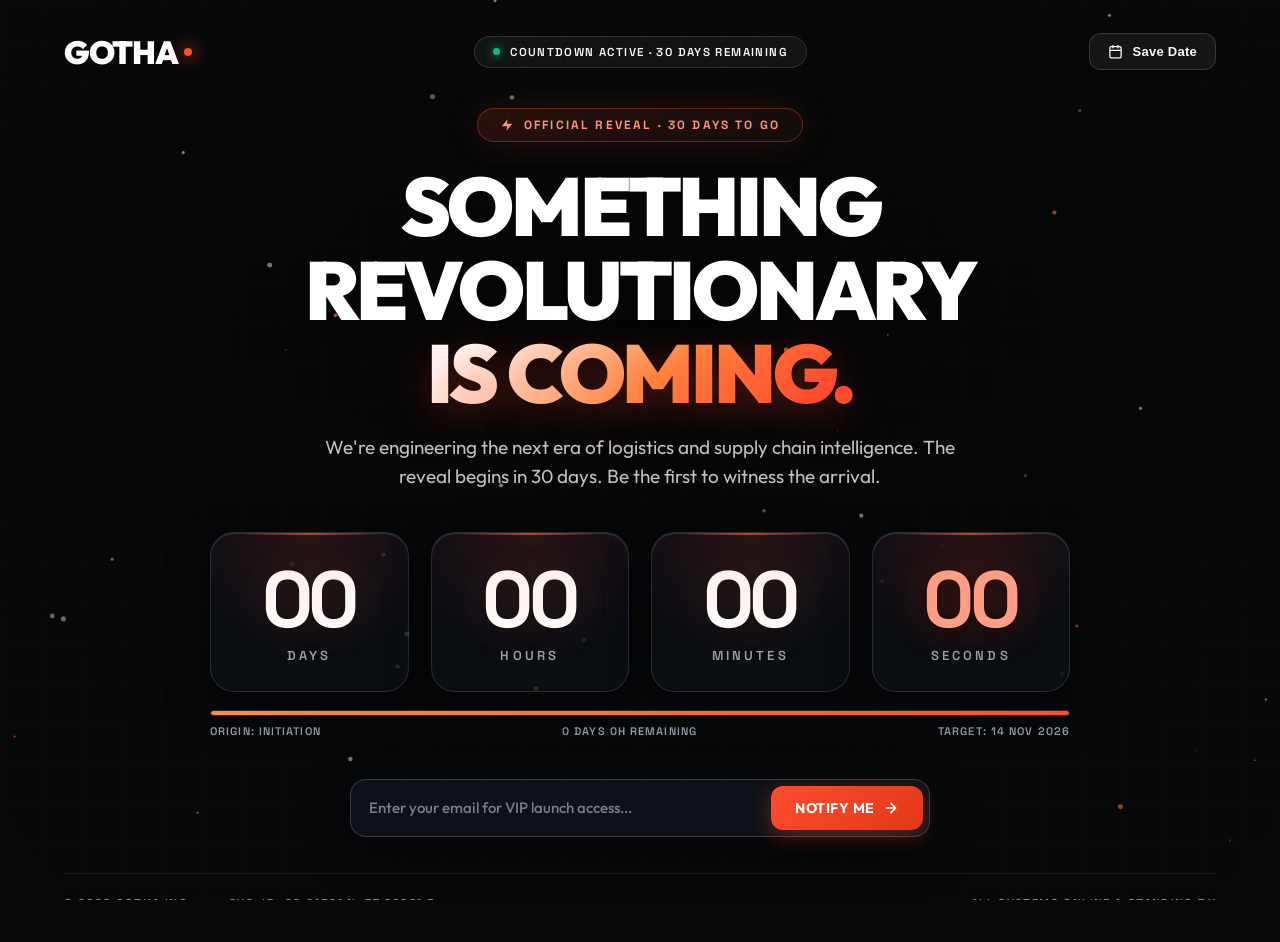
==== commit c0c9d573: "Use local bg video.mp4 as background video" ====
--- a/index.html
+++ b/index.html
@@ -6,7 +6,7 @@
   <title>GOTHA — Something Revolutionary is Coming (30-Day Countdown)</title>
   <meta name="description" content="GOTHA is launching soon. 30 days remaining until the reveal of next-generation logistics and supply chain intelligence.">
   <link rel="icon" type="image/svg+xml" href="./favicon.svg">
-  <link rel="preload" as="video" type="video/mp4" href="https://d8j0ntlcm91z4.cloudfront.net/user_38xzZboKViGWJOttwIXH07lWA1P/hf_20261005_115944_095d91d4-030f-4e82-b42b-a388c0816d24.mp4">
+  <link rel="preload" as="video" type="video/mp4" href="./bg%20video.mp4">
   <link rel="preconnect" href="https://fonts.googleapis.com">
   <link rel="preconnect" href="https://fonts.gstatic.com" crossorigin>
   <link href="https://fonts.googleapis.com/css2?family=Outfit:wght@300;400;500;600;700;800;900&family=Space+Grotesk:wght@400;500;600;700&display=swap" rel="stylesheet">
@@ -629,8 +629,9 @@
 <body>
   <!-- Cinematic Fullscreen Video Background -->
   <div class="viewport" aria-hidden="true">
-    <video class="bg-video" autoplay muted loop playsinline disablepictureinpicture aria-label="Aerial view of a container freight train crossing coal terrain">
-      <source src="https://d8j0ntlcm91z4.cloudfront.net/user_38xzZboKViGWJOttwIXH07lWA1P/hf_20261005_115944_095d91d4-030f-4e82-b42b-a388c0816d24.mp4" type="video/mp4">
+    <video class="bg-video" autoplay muted loop playsinline disablepictureinpicture aria-label="GOTHA Background Video" src="./bg%20video.mp4">
+      <source src="./bg%20video.mp4" type="video/mp4">
+      <source src="./bg video.mp4" type="video/mp4">
     </video>
     <div class="cinematic-tint"></div>
     <div class="scanline-grid"></div>
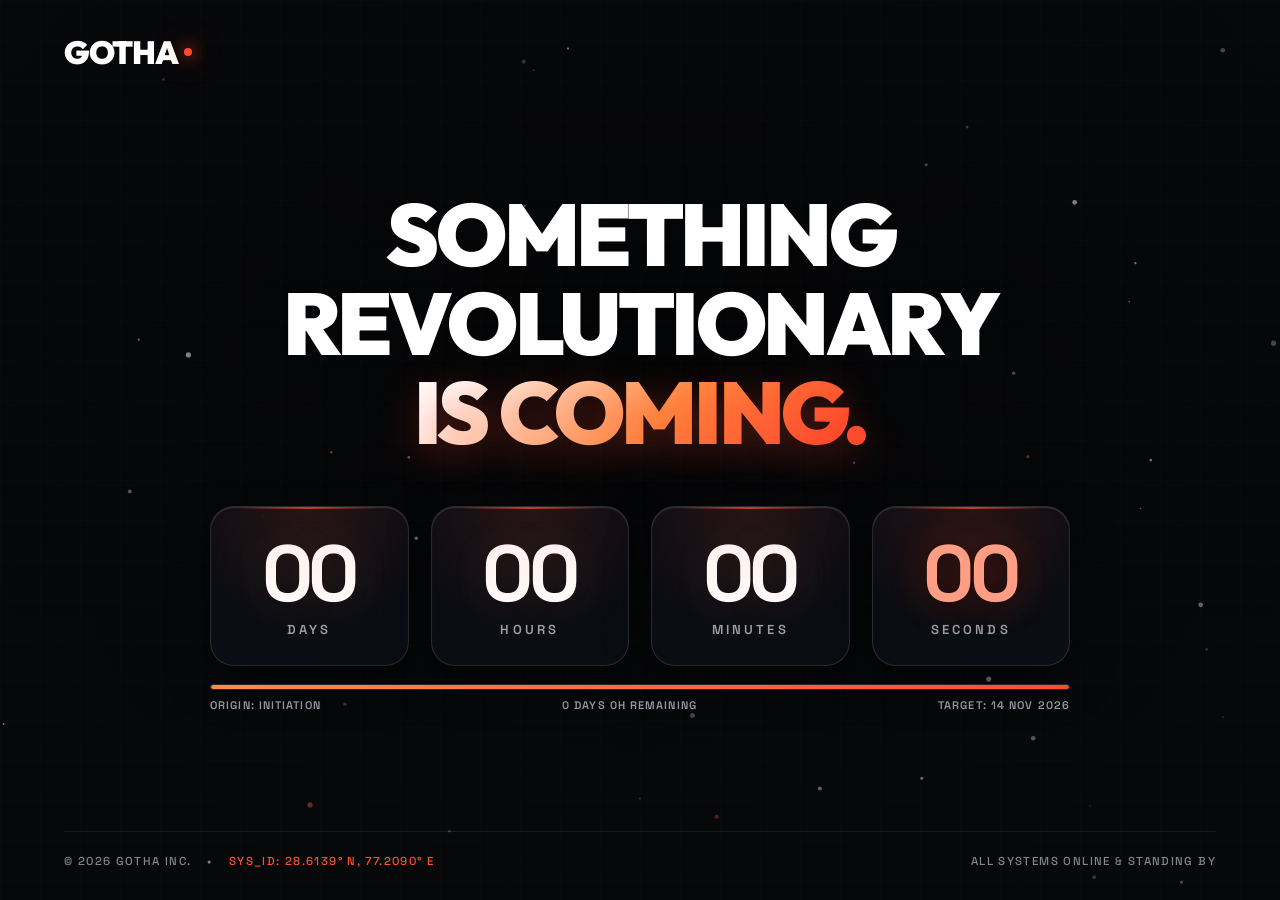
==== commit b353148c: "Remove header status, save date button, kicker badge, subtitle, and notify form" ====
--- a/index.html
+++ b/index.html
@@ -151,126 +151,29 @@
       50% { transform: scale(1.4); opacity: 1; filter: brightness(1.3); }
     }
 
-    .header-status {
-      display: inline-flex;
-      align-items: center;
-      gap: 10px;
-      padding: 8px 18px;
-      background: rgba(255, 255, 255, 0.05);
-      border: 1px solid rgba(255, 255, 255, 0.12);
-      border-radius: 100px;
-      backdrop-filter: blur(16px);
-      font-family: var(--font-mono);
-      font-size: 11.5px;
-      font-weight: 600;
-      letter-spacing: 0.12em;
-      text-transform: uppercase;
-      color: var(--cream);
-    }
-
-    .pulse-beacon {
-      width: 7px;
-      height: 7px;
-      border-radius: 50%;
-      background: #10b981;
-      box-shadow: 0 0 10px #10b981;
-      animation: blinkBeacon 1.8s infinite ease-in-out;
-    }
-
-    @keyframes blinkBeacon {
-      0%, 100% { opacity: 0.4; transform: scale(0.9); }
-      50% { opacity: 1; transform: scale(1.3); }
-    }
-
-    .header-actions {
-      display: flex;
-      align-items: center;
-      gap: 12px;
-    }
-
-    .btn-glass {
-      display: inline-flex;
-      align-items: center;
-      gap: 9px;
-      padding: 10px 18px;
-      background: rgba(255, 255, 255, 0.06);
-      border: 1px solid rgba(255, 255, 255, 0.15);
-      border-radius: 12px;
-      color: var(--cream);
-      font-size: 13px;
-      font-weight: 600;
-      letter-spacing: 0.02em;
-      text-decoration: none;
-      cursor: pointer;
-      backdrop-filter: blur(12px);
-      transition: all 0.25s cubic-bezier(0.16, 1, 0.3, 1);
-    }
-
-    .btn-glass:hover {
-      background: rgba(255, 255, 255, 0.12);
-      border-color: rgba(255, 255, 255, 0.3);
-      transform: translateY(-2px);
-      box-shadow: 0 8px 24px rgba(0, 0, 0, 0.4);
-    }
-
-    .btn-glass svg {
-      width: 15px;
-      height: 15px;
-      fill: none;
-      stroke: currentColor;
-      stroke-width: 2;
-      stroke-linecap: round;
-      stroke-linejoin: round;
-    }
-
     /* Main Content Stage */
     main.hero-stage {
       display: flex;
       flex-direction: column;
       align-items: center;
+      justify-content: center;
       text-align: center;
       max-width: 960px;
-      margin: clamp(24px, 4vh, 48px) auto;
-      width: 100%;
-    }
-
-    /* Badge */
-    .kicker-badge {
-      display: inline-flex;
-      align-items: center;
-      gap: 10px;
-      padding: 8px 22px;
-      background: linear-gradient(135deg, rgba(255, 77, 46, 0.15), rgba(255, 140, 66, 0.06));
-      border: 1px solid rgba(255, 77, 46, 0.35);
-      border-radius: 100px;
-      backdrop-filter: blur(20px);
-      font-family: var(--font-mono);
-      font-size: 12px;
-      font-weight: 700;
-      letter-spacing: 0.18em;
-      text-transform: uppercase;
-      color: #ff9179;
-      margin-bottom: clamp(16px, 2.5vh, 26px);
-      box-shadow: 0 0 35px rgba(255, 77, 46, 0.15);
-      animation: fadeInUp 0.9s cubic-bezier(0.16, 1, 0.3, 1) 0.15s both;
-    }
-
-    .kicker-badge svg {
-      width: 14px;
-      height: 14px;
-      fill: currentColor;
+      margin: auto;
+      width: 100%;
+      padding-block: clamp(24px, 4vh, 48px);
     }
 
     /* Headline */
     h1.hero-title {
-      font-size: clamp(38px, 6.4vw, 84px);
+      font-size: clamp(42px, 6.8vw, 88px);
       font-weight: 900;
       line-height: 1.02;
       letter-spacing: -0.04em;
       color: #fff;
       text-transform: uppercase;
-      margin-bottom: clamp(14px, 2vh, 22px);
-      animation: fadeInUp 0.9s cubic-bezier(0.16, 1, 0.3, 1) 0.25s both;
+      margin-bottom: clamp(36px, 5.5vh, 64px);
+      animation: fadeInUp 0.9s cubic-bezier(0.16, 1, 0.3, 1) 0.15s both;
     }
 
     .hero-title .gradient-text {
@@ -281,22 +184,12 @@
       text-shadow: 0 10px 40px rgba(255, 77, 46, 0.3);
     }
 
-    p.hero-subtitle {
-      font-size: clamp(15px, 1.8vw, 19px);
-      font-weight: 400;
-      line-height: 1.55;
-      color: rgba(255, 255, 255, 0.75);
-      max-width: 660px;
-      margin: 0 auto clamp(30px, 4.5vh, 48px);
-      animation: fadeInUp 0.9s cubic-bezier(0.16, 1, 0.3, 1) 0.35s both;
-    }
-
     /* Countdown Grid */
     .countdown-wrapper {
       width: 100%;
       max-width: 860px;
-      margin-bottom: clamp(28px, 4.5vh, 44px);
-      animation: fadeInUp 0.9s cubic-bezier(0.16, 1, 0.3, 1) 0.45s both;
+      margin-bottom: 0;
+      animation: fadeInUp 0.9s cubic-bezier(0.16, 1, 0.3, 1) 0.3s both;
     }
 
     .countdown-grid {
@@ -415,101 +308,6 @@
       text-transform: uppercase;
     }
 
-    /* Form & Action Section */
-    .action-section {
-      width: 100%;
-      max-width: 580px;
-      margin: 0 auto;
-      animation: fadeInUp 0.9s cubic-bezier(0.16, 1, 0.3, 1) 0.55s both;
-    }
-
-    form.notify-form {
-      display: flex;
-      align-items: center;
-      background: rgba(18, 22, 30, 0.75);
-      border: 1px solid rgba(255, 255, 255, 0.18);
-      border-radius: 16px;
-      padding: 6px 6px 6px 18px;
-      backdrop-filter: blur(20px);
-      box-shadow: 0 14px 40px rgba(0, 0, 0, 0.5);
-      transition: all 0.3s ease;
-    }
-
-    form.notify-form:focus-within {
-      border-color: var(--accent);
-      box-shadow: 0 16px 45px rgba(0, 0, 0, 0.6), 0 0 25px rgba(255, 77, 46, 0.3);
-    }
-
-    form.notify-form input[type="email"] {
-      flex: 1;
-      background: transparent;
-      border: none;
-      outline: none;
-      color: #fff;
-      font-family: var(--font-main);
-      font-size: 15px;
-      font-weight: 500;
-    }
-
-    form.notify-form input[type="email"]::placeholder {
-      color: rgba(255, 255, 255, 0.45);
-    }
-
-    form.notify-form button[type="submit"] {
-      display: inline-flex;
-      align-items: center;
-      gap: 8px;
-      background: linear-gradient(135deg, var(--accent) 0%, #e0381a 100%);
-      color: #fff;
-      border: none;
-      border-radius: 12px;
-      padding: 13px 24px;
-      font-family: var(--font-main);
-      font-size: 14px;
-      font-weight: 700;
-      letter-spacing: 0.04em;
-      text-transform: uppercase;
-      cursor: pointer;
-      transition: all 0.25s ease;
-      white-space: nowrap;
-      box-shadow: 0 6px 20px rgba(255, 77, 46, 0.35);
-    }
-
-    form.notify-form button[type="submit"]:hover {
-      transform: translateY(-1px);
-      box-shadow: 0 8px 26px rgba(255, 77, 46, 0.55);
-      filter: brightness(1.1);
-    }
-
-    form.notify-form button[type="submit"]:active {
-      transform: translateY(0);
-    }
-
-    .form-success-message {
-      display: none;
-      align-items: center;
-      justify-content: center;
-      gap: 10px;
-      background: rgba(16, 185, 129, 0.15);
-      border: 1px solid rgba(16, 185, 129, 0.4);
-      color: #34d399;
-      border-radius: 16px;
-      padding: 16px 24px;
-      font-size: 14.5px;
-      font-weight: 600;
-      backdrop-filter: blur(16px);
-      box-shadow: 0 10px 30px rgba(0, 0, 0, 0.4);
-      animation: fadeIn 0.4s ease both;
-    }
-
-    .form-success-message svg {
-      width: 18px;
-      height: 18px;
-      stroke: currentColor;
-      fill: none;
-      stroke-width: 2.5;
-    }
-
     /* Footer */
     footer.site-footer {
       display: flex;
@@ -590,32 +388,10 @@
         letter-spacing: 0.16em;
       }
 
-      form.notify-form {
-        flex-direction: column;
-        padding: 10px;
-        border-radius: 16px;
-      }
-
-      form.notify-form input[type="email"] {
-        width: 100%;
-        padding: 10px;
-        text-align: center;
-      }
-
-      form.notify-form button[type="submit"] {
-        width: 100%;
-        justify-content: center;
-        padding: 14px;
-      }
-
       footer.site-footer {
         flex-direction: column;
         text-align: center;
         gap: 8px;
-      }
-
-      .header-status {
-        display: none;
       }
     }
 
@@ -645,36 +421,14 @@
       <a href="#" class="brand" aria-label="GOTHA Home">
         GOTHA<span class="brand-dot"></span>
       </a>
-
-      <div class="header-status">
-        <span class="pulse-beacon"></span>
-        <span>COUNTDOWN ACTIVE · 30 DAYS REMAINING</span>
-      </div>
-
-      <div class="header-actions">
-        <button class="btn-glass" id="cal-btn" type="button" aria-label="Add launch event to calendar">
-          <svg viewBox="0 0 24 24"><path d="M8 2v4M16 2v4M3 10h18M5 4h14a2 2 0 012 2v14a2 2 0 01-2 2H5a2 2 0 01-2-2V6a2 2 0 012-2z" /></svg>
-          <span>Save Date</span>
-        </button>
-      </div>
     </header>
 
     <!-- Main Stage -->
     <main class="hero-stage">
-      <div class="kicker-badge">
-        <svg viewBox="0 0 24 24"><path d="M13 2L3 14h9l-1 8 10-12h-9l1-8z" /></svg>
-        <span>OFFICIAL REVEAL · 30 DAYS TO GO</span>
-      </div>
-
       <h1 class="hero-title">
         SOMETHING REVOLUTIONARY<br>
         <span class="gradient-text">IS COMING.</span>
       </h1>
-
-      <p class="hero-subtitle">
-        We're engineering the next era of logistics and supply chain intelligence.
-        The reveal begins in 30 days. Be the first to witness the arrival.
-      </p>
 
       <!-- 30-Day Countdown Cards -->
       <div class="countdown-wrapper" role="timer" aria-label="30 days countdown until launch">
@@ -711,21 +465,6 @@
           <span>TARGET: 14 NOV 2026</span>
         </div>
       </div>
-
-      <!-- Action Section: VIP Early Access Form -->
-      <div class="action-section">
-        <form class="notify-form" id="notify-form" novalidate>
-          <input type="email" id="email-input" placeholder="Enter your email for VIP launch access..." required autocomplete="email" aria-label="Your email address">
-          <button type="submit">
-            <span>Notify Me</span>
-            <svg width="16" height="16" viewBox="0 0 24 24" fill="none" stroke="currentColor" stroke-width="2.5" stroke-linecap="round" stroke-linejoin="round"><path d="M5 12h14M12 5l7 7-7 7"/></svg>
-          </button>
-        </form>
-        <div class="form-success-message" id="form-success">
-          <svg viewBox="0 0 24 24"><path d="M20 6L9 17l-5-5"/></svg>
-          <span>You're on the priority list. We'll alert you the instant we go live.</span>
-        </div>
-      </div>
     </main>
 
     <!-- Footer -->
@@ -782,70 +521,6 @@
 
     setInterval(updateCountdown, 1000);
     updateCountdown();
-
-    // Calendar .ics download
-    function createCalendarEvent(target) {
-      const stamp = (date) => date.toISOString().replace(/[-:]/g, '').replace(/\.\d{3}/, '');
-      const start = stamp(target);
-      const end = stamp(new Date(target.getTime() + 60 * 60 * 1000));
-
-      return [
-        'BEGIN:VCALENDAR',
-        'VERSION:2.0',
-        'PRODID:-//GOTHA//Launch Reminder//EN',
-        'CALSCALE:GREGORIAN',
-        'BEGIN:VEVENT',
-        'UID:gotha-launch-20261114@gotha',
-        `DTSTAMP:${start}`,
-        `DTSTART:${start}`,
-        `DTEND:${end}`,
-        'SUMMARY:GOTHA Official Launch',
-        'DESCRIPTION:The wait is over. Experience the reveal of GOTHA.',
-        'STATUS:CONFIRMED',
-        'END:VEVENT',
-        'END:VCALENDAR',
-        ''
-      ].join('\r\n');
-    }
-
-    const calBtn = document.getElementById('cal-btn');
-    if (calBtn) {
-      calBtn.addEventListener('click', () => {
-        const icsData = createCalendarEvent(launchTarget);
-        const blob = new Blob([icsData], { type: 'text/calendar;charset=utf-8' });
-        const url = URL.createObjectURL(blob);
-        const a = document.createElement('a');
-        a.href = url;
-        a.download = 'gotha-launch-reminder.ics';
-        document.body.appendChild(a);
-        a.click();
-        a.remove();
-        setTimeout(() => URL.revokeObjectURL(url), 1000);
-      });
-    }
-
-    // Email notification form submission
-    const notifyForm = document.getElementById('notify-form');
-    const formSuccess = document.getElementById('form-success');
-    const emailInput = document.getElementById('email-input');
-
-    if (notifyForm) {
-      notifyForm.addEventListener('submit', (e) => {
-        e.preventDefault();
-        const email = emailInput.value.trim();
-        if (email && email.includes('@')) {
-          localStorage.setItem('gotha_vip_subscriber', email);
-          notifyForm.style.display = 'none';
-          formSuccess.style.display = 'inline-flex';
-        }
-      });
-    }
-
-    // Check if user already subscribed
-    if (localStorage.getItem('gotha_vip_subscriber')) {
-      if (notifyForm) notifyForm.style.display = 'none';
-      if (formSuccess) formSuccess.style.display = 'inline-flex';
-    }
 
     // Floating Dust & Ember Canvas Animation
     const canvas = document.getElementById('particle-canvas');
